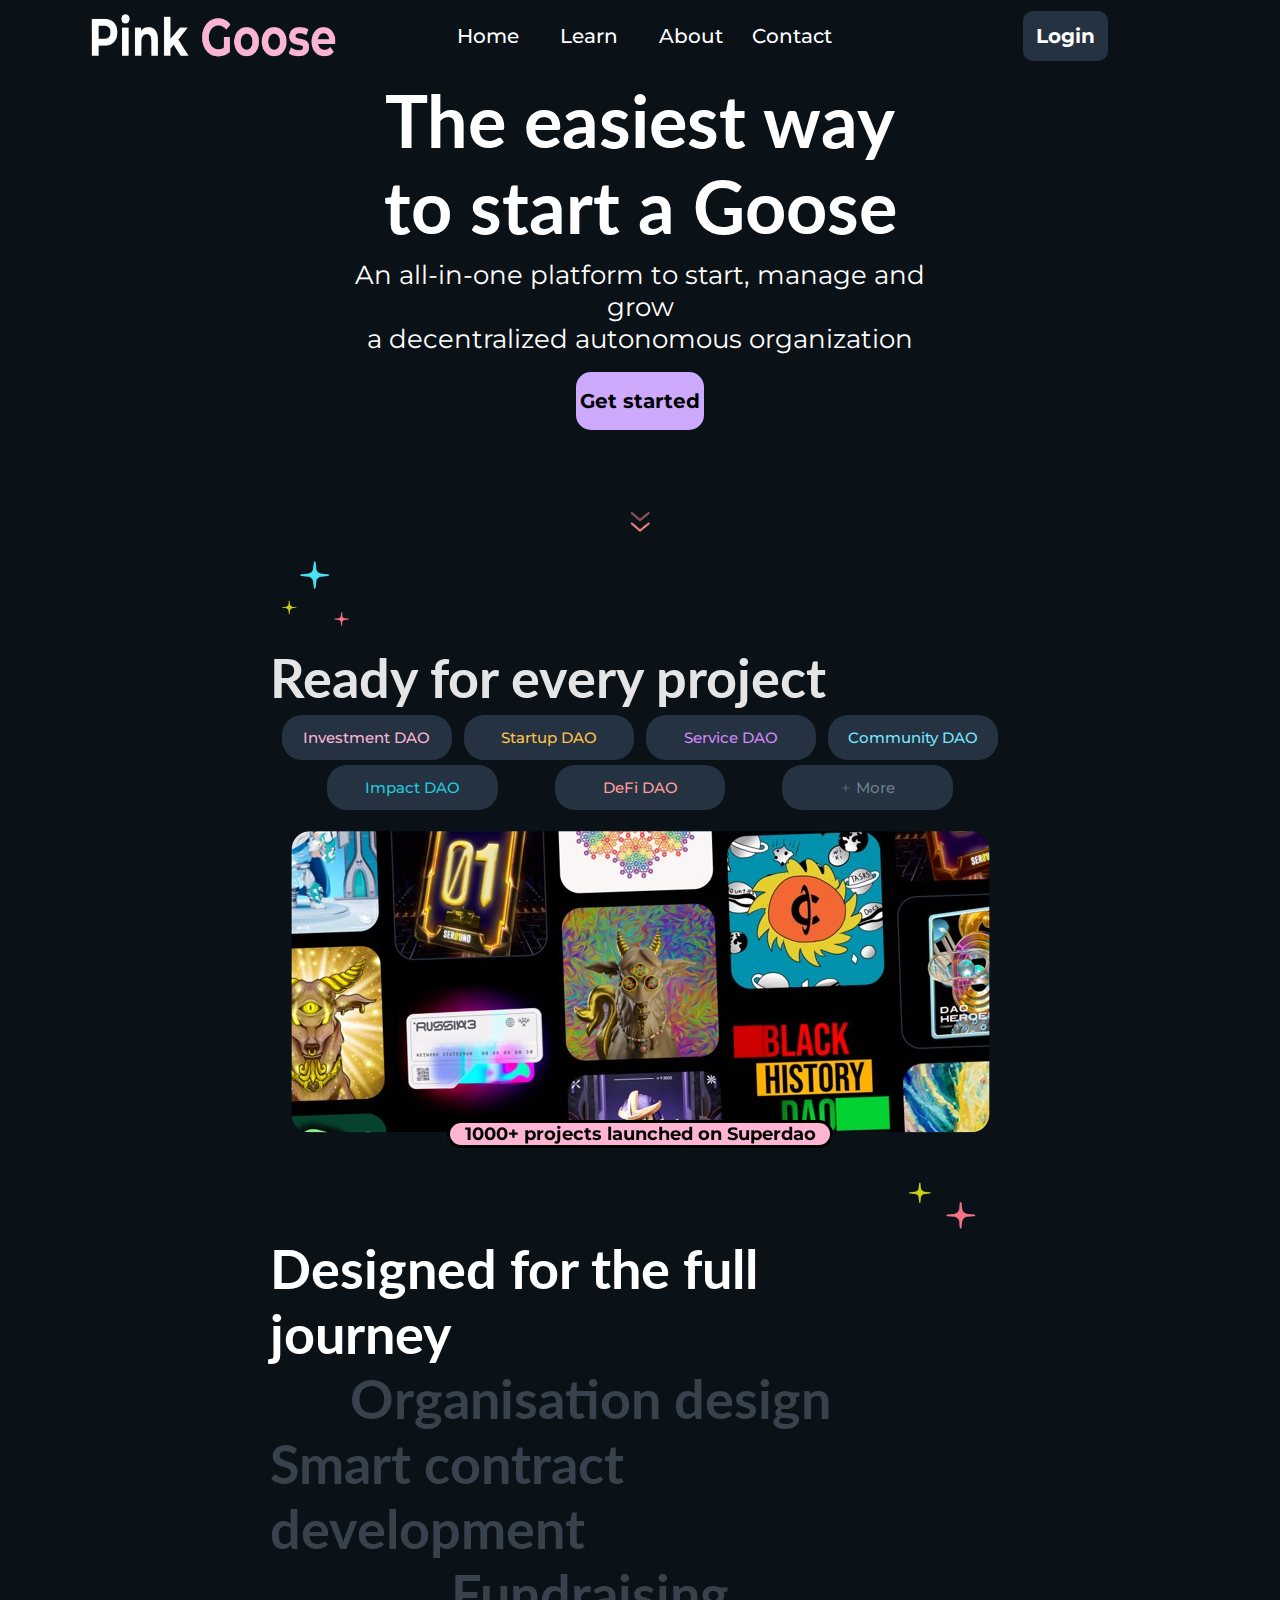
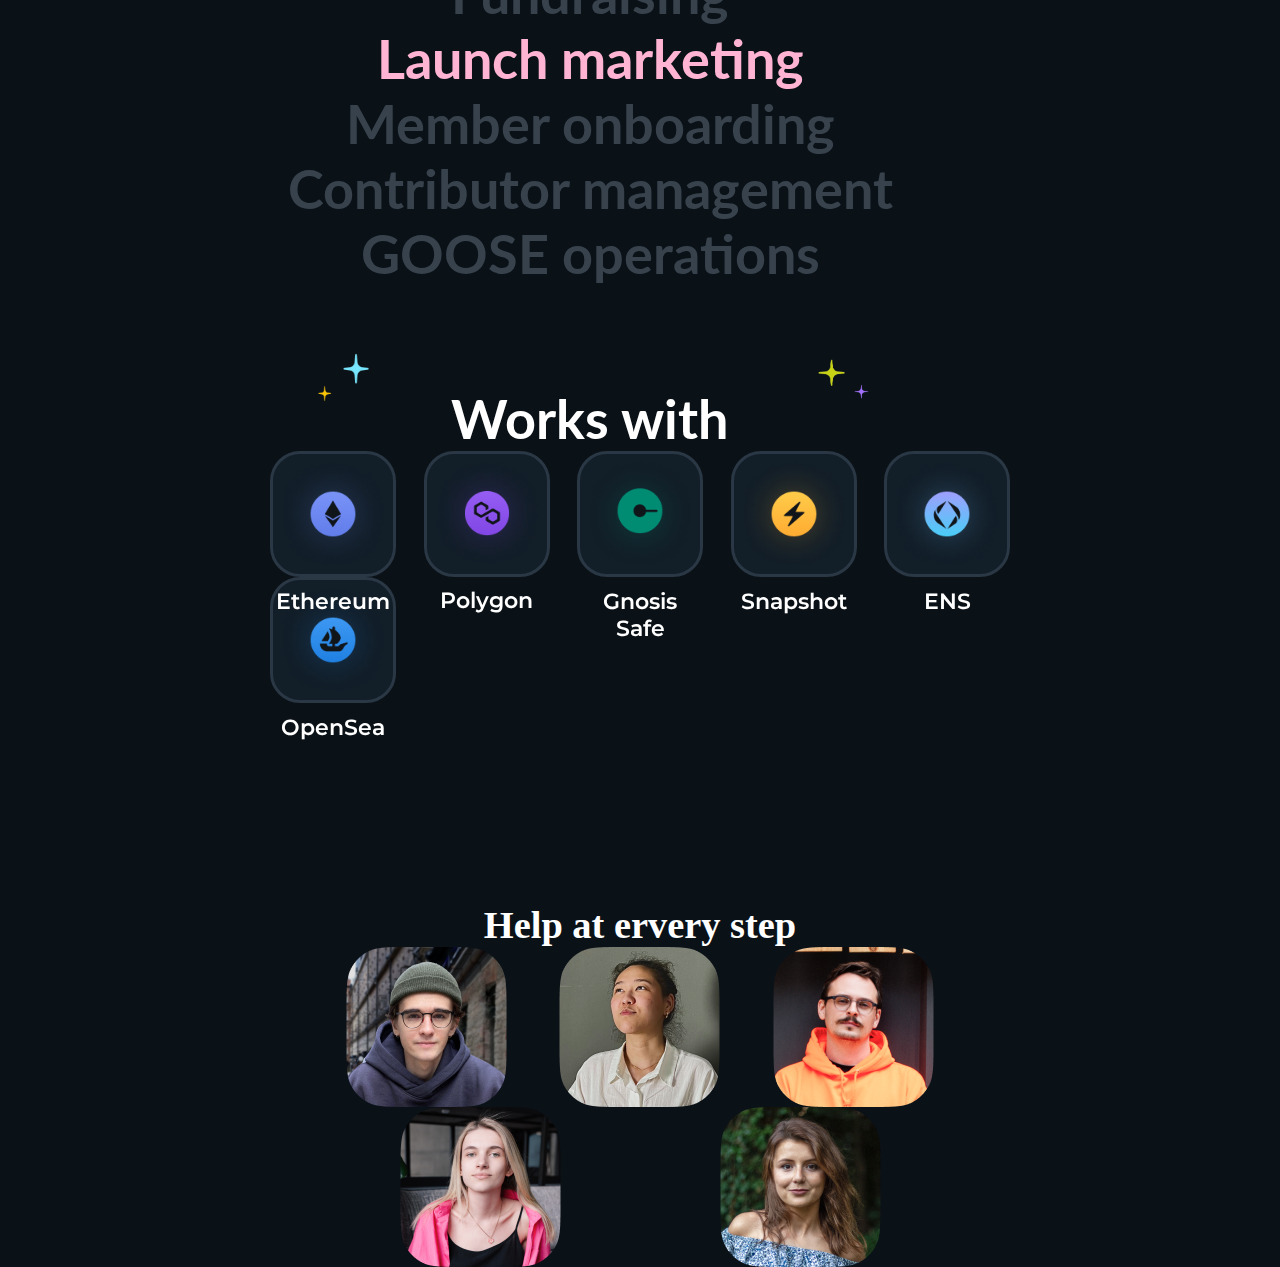
==== index.html @ c892388e "tussentijdseOplevering" ====
<!DOCTYPE html>
<html lang="en">

<head>
    <meta charset="UTF-8">
    <meta name="viewport" content="width=device-width, initial-scale=1.0">
    <title>Pink-Goose</title>
    <link rel="stylesheet" href="style/style.css">
    <link rel="preconnect" href="https://fonts.googleapis.com">
    <link href="https://fonts.googleapis.com/css2?family=Montserrat:ital,wght@0,100..900;1,100..900&display=swap" rel="stylesheet">
    <link href="https://fonts.googleapis.com/css2?family=Lato:ital,wght@0,100;0,300;0,400;0,700;0,900;1,100;1,300;1,400;1,700;1,900&family=Montserrat:ital,wght@0,100..900;1,100..900&display=swap" rel="stylesheet">
</head>

<body>
    <header></header>
    <nav>
        <div class="links">
            <img src="img/logo.png">
        </div>
        <div class="midden">
            <div><a href="index.html">Home</a></div>
            <div><a href="#learn">Learn</a></div>
            <div><a href="#about">About</a></div>
            <div><a href="#contact">Contact</a></div>
        </div>
        <div class="rechts">
            <div><a href="google.com">Login</a></div>
        </div>
    </nav>
    <main>
        <div class="centre-content">
            <div class="title-content">
                <div class="title-text">
                    <h1>The easiest way <br> to start a Goose</h1>
                </div>
                <div class="title-subtext">
                    <p1>An all-in-one platform to start, manage and grow <br> a decentralized autonomous organization</p1>
                </div>
                <div class="get-started-button">
                    <div>Get started</div>
                </div>
                <div class="arrow-title">
                    <img src="img/arrows.png">
                </div>
            </div>
            <div id="Learn" class="learn-content">
                    <div class="learn-top">
                        <div>
                            <img class="stars-learn" src="img/stars.png">
                        </div>
                        <div>
                            <h1>Ready for every project</h1>
                        </div>
                        <div></div>
                        <div></div>
                    </div>
                    <div class="learn-middle-buttons-top">
                        <div class="learn-middle-buttons">
                            <div class="salmon">
                                Investment DAO
                            </div>
                        </div>
                        <div class="learn-middle-buttons">
                            <div class="yellow">   
                                Startup DAO
                            </div>
                        </div>
                        <div class="learn-middle-buttons">
                            <div class="purple">
                                Service DAO
                            </div>
                        </div>
                        <div class="learn-middle-buttons">
                            <div class="blue">
                                Community DAO
                            </div>
                        </div>
                    </div>
                    <div class="learn-middle-button-bottom">
                        <div class="learn-middle-buttons">
                            <div class="dark-bleu">
                                Impact DAO
                            </div>
                        </div>
                        <div class="learn-middle-buttons">
                            <div class="beige">
                                DeFi DAO
                            </div>
                        </div>
                        <div class="learn-middle-buttons">
                            <div class="grey">
                                <img src="img/plus.png">
                                    More
                            </div>
                        </div>
                    </div>
                    <div class="learn-bottom">
                        <div>
                            <img src="img/blocks.png">
                        </div>
                        <div class="img-undertitle">
                            1000+ projects launched on Superdao
                        </div>
                        <img src="img/two-stars.png" class="two-stars-learn">
                    </div>
                    <div class="learn-middle">
                        <div class="learn-middle-text-white">
                            Designed for the full journey
                        </div>
                        <div class="learn-middle-text">
                            Organisation design
                        </div>
                        <div class="learn-middle-text">
                            Smart contract development
                        </div>
                        <div class="learn-middle-text">
                            Fundraising
                        </div>
                        <div class="learn-middle-text-pink">
                            Launch marketing
                        </div>
                        <div class="learn-middle-text">
                            Member onboarding
                        </div>
                        <div class="learn-middle-text">
                            Contributor management
                        </div>
                        <div class="learn-middle-text">
                            GOOSE operations
                        </div>
                    </div>
                    <div class="spacing"></div>
                    <div class="learn-middle-bottom">
                        <img src="img/bleuOrangeStars.png">
                            Works with
                        <img src="img/yellowPurpleStars.png">
                    </div>
                    <div class="learn-button-cards">
                        
                        <div class="learn-button-card">
                            <div class="learn-button-card-ether">
                                <img src="img/ether.png">
                            </div> 
                            <p>Ethereum</p>
                        </div>
                        

                        <div class="learn-button-card">
                            <div class="learn-button-card-poly">
                                <img src="img/poly.png">
                            </div>
                            <div>
                                <p>Polygon</p>
                            </div>
                        </div>
                        

                        <div class="learn-button-card">
                            <div class="learn-button-card-gnosis">
                                <img src="img/gnosis.png">
                            </div>
                            <p>Gnosis Safe</p>
                        </div>
                        

                        <div class="learn-button-card">
                            <div class="learn-button-card-snap">
                                <img src="img/snap.png">
                            </div>
                            <p>Snapshot</p>
                        </div>


                        <div class="learn-button-card">
                            <div class="learn-button-card-ens">
                                <img src="img/ens.png">
                            </div>
                            <p>ENS</p>                            
                        </div>


                        <div class="learn-button-card">
                            <div class="learn-button-card-openSea">
                                <img src="img/open.png">
                            </div>
                            <p>OpenSea</p>
                        </div>
                    </div>
            </div>
            <div class="spacing"></div>
            <div class="spacing"></div>
            <div id="about" class="about-content">
                <div class="about-top-title">
                    <h1>Help at ervery step</h1>
                </div>
                <div class="about-people-cards">
                    <img src="img/Guy1.png">
                    <img src="img/Wom2.png">
                    <img src="img/Guy3.png">
                    <img src="img/Wom4.png">
                    <img src="img/Wom5.png">
                </div>
            </div>

        </div>
        </div>
    </main>
    <footer>
    </footer>
</body>

</html>
---- style/style.css ----
/* colors that i can use again */

.salmon{
    color: #FFB4D3;
}

.yellow{
    color: #FFC24C;
}

.purple{
    color: #D387F7;
}

.blue{
    color: #77E6FF
}

.dark-bleu{
    color: #23C9DE
}

.beige{
    color: #FF9E9E;
}

.grey{
    color: #707F8D;
}

*{
    margin: 0;
    padding: 0;
}

body {
    background-color: #0a1117;
}

nav{
    display: flex;
    flex-direction: row;
    flex-wrap: wrap;
    justify-content: space-evenly;
    align-items: center;
    height: 8vh;
    position: sticky;
    top: 0;
    background-color: #0a1117;
}

.links{
    display: flex;
    width: 33%;
    align-items: center;
    flex-direction: column;
}

.links img{
    height: 45px;
    width: 246px;
}

.midden{
   height: 8vh;
    display: flex;
    width: 33%;
    align-items: center;
    flex-direction: row;
    flex-wrap: wrap;
    justify-content: space-evenly;
}

.midden div{
    color: white;
    width: 20%;
    height: 50%;
    text-align: center;
    align-content: center;
    border-radius: 25px;
    font-weight: bolder;
    font-family: "Montserrat", sans-serif;
    font-size: 20px;
    font-weight: 500;
}

.midden div a{
    color: white;
    text-decoration: none;
}

.midden div:hover{
background-color: #ffffffa3;
}

.rechts{
    height: 8vh;
    display: flex;
    width: 33%;
    align-items: center;
    flex-direction: row;
    flex-wrap: wrap;
    align-content: center;
    justify-content: center;
}

.rechts div{
    background-color: #243241;
    width: 20%;
    height: 70%;
    text-align: center;
    align-content: center;
    border-radius: 10px;
}

.rechts div a{
    text-decoration: none;
    color: white;
    font-weight: bolder;
    font-family: "Montserrat", sans-serif;
    font-size: 20px;
}

main {
    display: flex;
    flex-direction: column;
    flex-wrap: wrap;
    align-content: space-around;
}

.centre-content{
    width: 50%;
}

.title-content{
    display: flex;
    text-align: center;
    flex-direction: column;
    align-content: center;
    flex-wrap: wrap;
    align-items: center;
}

.title-text{
    padding: 5px;
}

.title-text h1{
    color: #ffffff;
    font-family: "Lato", sans-serif;
    font-size: 72px;
    font-weight: bold;
    
}

.title-subtext{
    padding: 5px;
}

.title-subtext p1{
    color: #ffffff;
    font-family: "Montserrat", sans-serif;
    font-size: 26px;
}

.get-started-button{
    display: flex;
    padding: 5px;
    width: 20%;
    height: 8vh;
    flex-wrap: wrap;
    align-content: center;
}

.get-started-button div{
    background-color: #CEAAFF;
    height: 80%;
    width: 100%;
    text-align: center;
    align-content: center;
    border-radius: 15px;
    font-family: "Montserrat", sans-serif;
    font-weight: bold;
    font-size: 20px;
}

.arrow-title{
    display: flex;
    height: 10vh;
    flex-wrap: wrap;
    align-items: flex-end;
}

.arrow-title img{
    height: 21px;
    width: 20.5px;
}

.learn-content{   
    display: flex;
    justify-content: space-between;
    flex-direction: column;
    align-content: center;
    flex-wrap: wrap;
}


.learn-top{
    padding-top: 20px;
    display: flex;
    text-align: center;
    flex-direction: row;
    align-content: center;
    flex-wrap: wrap;
    align-items: center;
    width: 100%;
    justify-content: space-between;
}

.learn-top h1{
    color: #E5E5E5;
    font-family: "Lato", sans-serif;
    font-size: 54px;
    font-weight: bold;
}

.stars-learn{
    height: 89.18px;
    width: 86px;    
}

.learn-middle-buttons{
    display: flex;
    background-color: #243241;
    width: 23%;
    height: 5vh;
    margin-top: 5px;
    border-radius: 20px;
    text-align: center;
    align-items: center;
    justify-content: center;
    font-family: "Montserrat", sans-serif;
    font-weight: 500;
    font-size: 15px;
}

.learn-middle-buttons-top{
    display: flex;
    flex-wrap: wrap;
    flex-direction: row;
    justify-content: space-evenly;
}

.learn-middle-button-bottom{
    display: flex;
    flex-wrap: wrap;
    flex-direction: row;
    justify-content: space-evenly;
}

.learn-middle-buttons img{
    height: 10px;
}

.learn-bottom{
    display: flex;
    flex-direction: column;
    flex-wrap: wrap;
    align-content: center;
    align-items: center;

}

.img-undertitle{
    font-family: "Montserrat", sans-serif;
    font-weight: bold;
    font-size: 18px;
    border-style: solid;
    position: relative;
    bottom: 31px;
    display: flex;
    height: fit-content;
    border-radius: 25px;
    width: 380px;
    background-color: #FFB4D3;
    text-align: center;
    flex-direction: row;
    flex-wrap: wrap;
    align-content: center;
    justify-content: center;
}

.learn-middle{
    display: flex;
    flex-direction: column;
    flex-wrap: wrap;
    width: 100%;
    align-content: center;
    align-items: center;
}

.learn-middle-text{
    color: #37424D;
    font-weight: bold;
    font-size: 54px;
    font-family: "Lato", sans-serif;
}

.learn-middle-text-white{
    color: white;
    font-weight: bold;
    font-size: 54px;
    font-family: "Lato", sans-serif;
}

.learn-middle-text-pink{
    color: #FFB4D3;
    font-weight: bold;
    font-size: 54px;
    font-family: "Lato", sans-serif;
}

.two-stars-learn{
    width: 76.17px;
    height: 57px;
    position: relative;
    left: 300px;

}

.learn-middle-bottom{
    display: flex;
    flex-direction: row;
    flex-wrap: wrap;
    width: 100%;
    align-content: center;
    align-items: center;
    font-family: "Lato", sans-serif;
    font-weight: bold;
    color: white;
    font-size: 54px;
    justify-content: space-around;
}

.learn-middle-bottom img{
    height: 53.17px;
    width: 66.96px;
    position: relative;
    bottom: 40px;
}

.spacing{
    height: 100px;
}

.learn-button-cards{
    display: flex;
    flex-wrap: wrap;
    flex-direction: row;
    justify-content: space-between;
}

.learn-button-cards img{
   height: auto;
   width: 100%;
}

.learn-button-card{
    display: flex;
    height: 120px;
    width: 120px;
    border: #2A3744;
    border-style: solid;
    background-color: #121E28;
    border-radius: 30px;
    flex-direction: column;
    flex-wrap: nowrap;
    align-content: center;
}

.learn-button-card p{
    text-align: center;
    position: relative;
    color: white;
    top: 10px;
    font-family: "Montserrat", sans-serif;
    font-weight: 600;
    font-size: 22px;
}

.about-content{
    display: flex;
    flex-direction: column;

}

.about-top-title{
    font-size: larger;
    text-align: center;
    color: white;
}

.about-people-cards{
    display: flex;
    flex-direction: row;
    flex-wrap: wrap;
    justify-content: space-around;
}
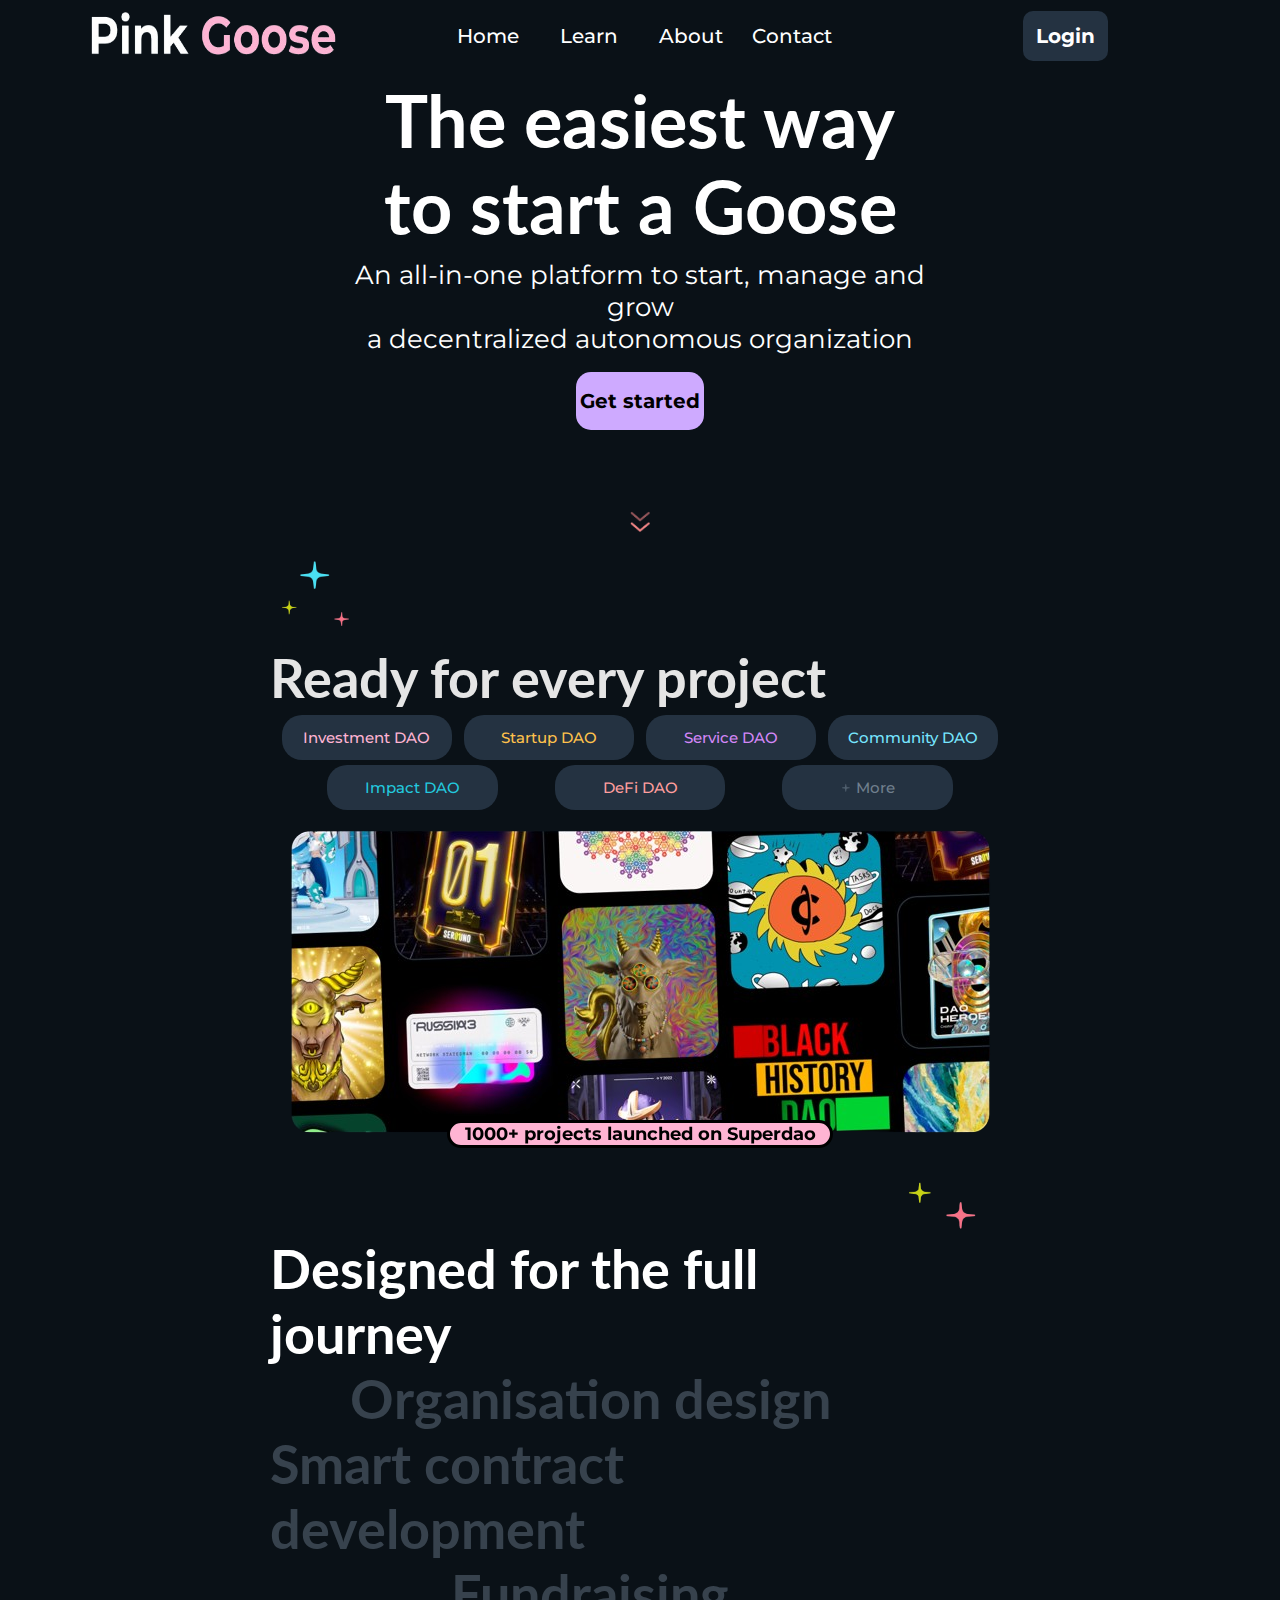
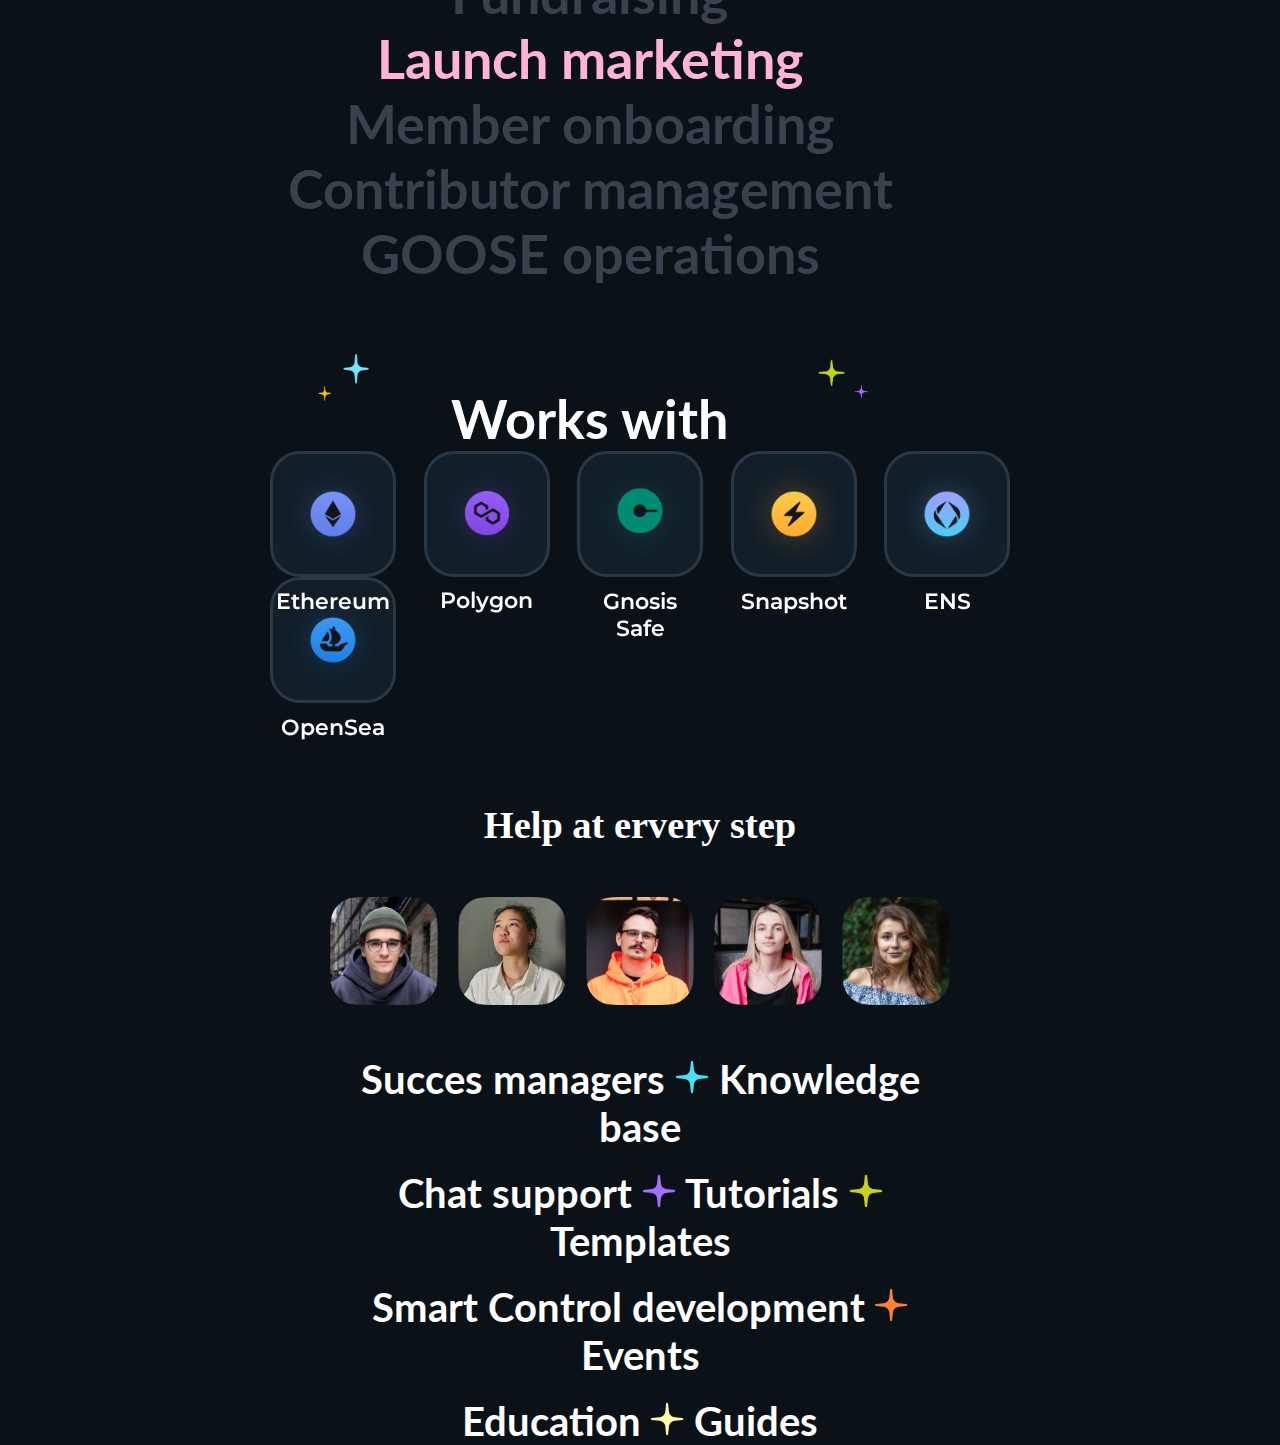
==== commit b570025d: "voorTtOpl" ====
--- a/index.html
+++ b/index.html
@@ -9,15 +9,25 @@
     <link rel="preconnect" href="https://fonts.googleapis.com">
     <link href="https://fonts.googleapis.com/css2?family=Montserrat:ital,wght@0,100..900;1,100..900&display=swap" rel="stylesheet">
     <link href="https://fonts.googleapis.com/css2?family=Lato:ital,wght@0,100;0,300;0,400;0,700;0,900;1,100;1,300;1,400;1,700;1,900&family=Montserrat:ital,wght@0,100..900;1,100..900&display=swap" rel="stylesheet">
+    <link rel="icon" type="image/x-icon" href="img/Screenshot_2024-10-10_094955-removebg-preview.png">
 </head>
+
+<!--
+    lijn 203 nog verkeerde lettertype
+    lijn 64 & 65 zitten 2 legen divs??
+    lijn 115 de sterren moeten nog omhoog
+
+
+-->
+
 
 <body>
     <header></header>
-    <nav>
+    <nav class="flex-row-wrap-evenly-centre">
         <div class="links">
-            <img src="img/logo.png">
-        </div>
-        <div class="midden">
+           <a href="index.html"><img src="img/logo.png"></a> 
+        </div>
+        <div class="midden flex-row-wrap-evenly-centre">
             <div><a href="index.html">Home</a></div>
             <div><a href="#learn">Learn</a></div>
             <div><a href="#about">About</a></div>
@@ -37,7 +47,9 @@
                     <p1>An all-in-one platform to start, manage and grow <br> a decentralized autonomous organization</p1>
                 </div>
                 <div class="get-started-button">
-                    <div>Get started</div>
+                    <div>
+                        Get started
+                    </div>
                 </div>
                 <div class="arrow-title">
                     <img src="img/arrows.png">
@@ -54,7 +66,7 @@
                         <div></div>
                         <div></div>
                     </div>
-                    <div class="learn-middle-buttons-top">
+                    <div class="flex-wrap-row-evenly">
                         <div class="learn-middle-buttons">
                             <div class="salmon">
                                 Investment DAO
@@ -76,7 +88,7 @@
                             </div>
                         </div>
                     </div>
-                    <div class="learn-middle-button-bottom">
+                    <div class="flex-wrap-row-evenly">
                         <div class="learn-middle-buttons">
                             <div class="dark-bleu">
                                 Impact DAO
@@ -129,6 +141,7 @@
                             GOOSE operations
                         </div>
                     </div>
+                    <div class="spacing"></div>
                     <div class="spacing"></div>
                     <div class="learn-middle-bottom">
                         <img src="img/bleuOrangeStars.png">
@@ -177,8 +190,6 @@
                             </div>
                             <p>ENS</p>                            
                         </div>
-
-
                         <div class="learn-button-card">
                             <div class="learn-button-card-openSea">
                                 <img src="img/open.png">
@@ -193,6 +204,7 @@
                 <div class="about-top-title">
                     <h1>Help at ervery step</h1>
                 </div>
+                <div class="spacing"></div>
                 <div class="about-people-cards">
                     <img src="img/Guy1.png">
                     <img src="img/Wom2.png">
@@ -200,8 +212,27 @@
                     <img src="img/Wom4.png">
                     <img src="img/Wom5.png">
                 </div>
+                <div class="spacing"></div>
+                <div class="about-people-subtext">
+                    <p>Succes managers
+                    <img src="img/blueStar.png"> 
+                    Knowledge base</p>
+                    <br>
+                    <p>Chat support
+                    <img src="img/purpleStar.png">
+                    Tutorials 
+                    <img src="img/yellowStar.png">
+                    Templates</p>
+                    <br>
+                    <p>Smart Control development
+                    <img src="img/orangeStar.png"> 
+                    Events</p>
+                    <br>
+                    <p>Education
+                    <img src="img/lightYellowStar.png">
+                    Guides</p>
+                </div>
             </div>
-
         </div>
         </div>
     </main>
--- a/style/style.css
+++ b/style/style.css
@@ -1,4 +1,19 @@
-/* colors that i can use again */
+/* reussables */
+
+.flex-row-wrap-evenly-centre{
+    display: flex;
+    flex-direction: row;
+    flex-wrap: wrap;
+    justify-content: space-evenly;
+    align-items: center;
+}
+
+.flex-wrap-row-evenly{
+    display: flex;
+    flex-wrap: wrap;
+    flex-direction: row;
+    justify-content: space-evenly;
+}
 
 .salmon{
     color: #FFB4D3;
@@ -38,11 +53,6 @@
 }
 
 nav{
-    display: flex;
-    flex-direction: row;
-    flex-wrap: wrap;
-    justify-content: space-evenly;
-    align-items: center;
     height: 8vh;
     position: sticky;
     top: 0;
@@ -50,8 +60,8 @@
 }
 
 .links{
-    display: flex;
     width: 33%;
+    display: flex;
     align-items: center;
     flex-direction: column;
 }
@@ -62,13 +72,9 @@
 }
 
 .midden{
-   height: 8vh;
     display: flex;
     width: 33%;
-    align-items: center;
-    flex-direction: row;
-    flex-wrap: wrap;
-    justify-content: space-evenly;
+    height: 8vh;
 }
 
 .midden div{
@@ -90,7 +96,7 @@
 }
 
 .midden div:hover{
-background-color: #ffffffa3;
+    background-color: #ffffffa3;
 }
 
 .rechts{
@@ -244,14 +250,7 @@
     font-size: 15px;
 }
 
-.learn-middle-buttons-top{
-    display: flex;
-    flex-wrap: wrap;
-    flex-direction: row;
-    justify-content: space-evenly;
-}
-
-.learn-middle-button-bottom{
+.flex-wrap-row-evenly{
     display: flex;
     flex-wrap: wrap;
     flex-direction: row;
@@ -350,7 +349,7 @@
 }
 
 .spacing{
-    height: 100px;
+    height: 50px;
 }
 
 .learn-button-cards{
@@ -405,4 +404,24 @@
     flex-direction: row;
     flex-wrap: wrap;
     justify-content: space-around;
+}
+
+.about-people-cards img{
+    height: 17%;
+    width: 17%;
+}
+
+.about-people-subtext{
+    color: white;
+    text-align: center;
+}
+
+.about-people-subtext p{
+    font-family: "Lato", sans-serif;
+    font-weight: 700;
+    font-size: 40px;
+}
+
+.about-people-subtext img{
+
 }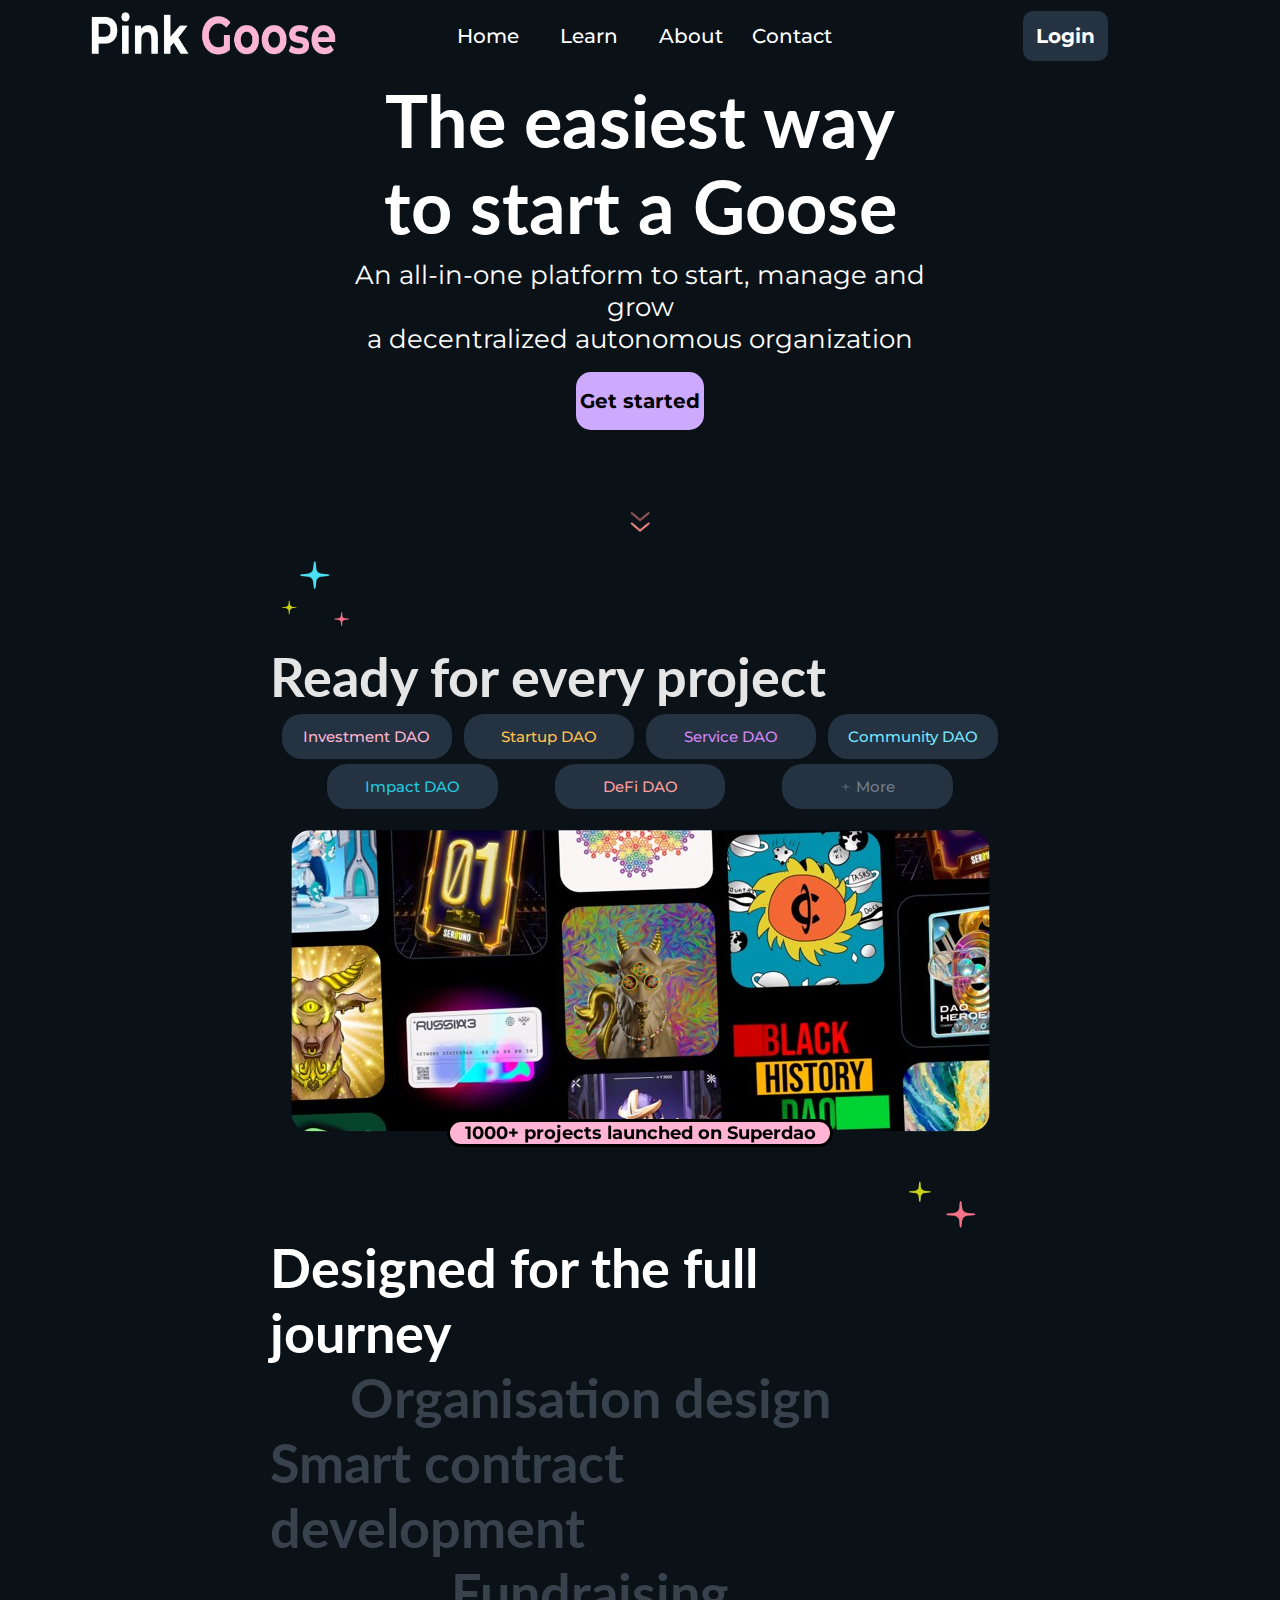
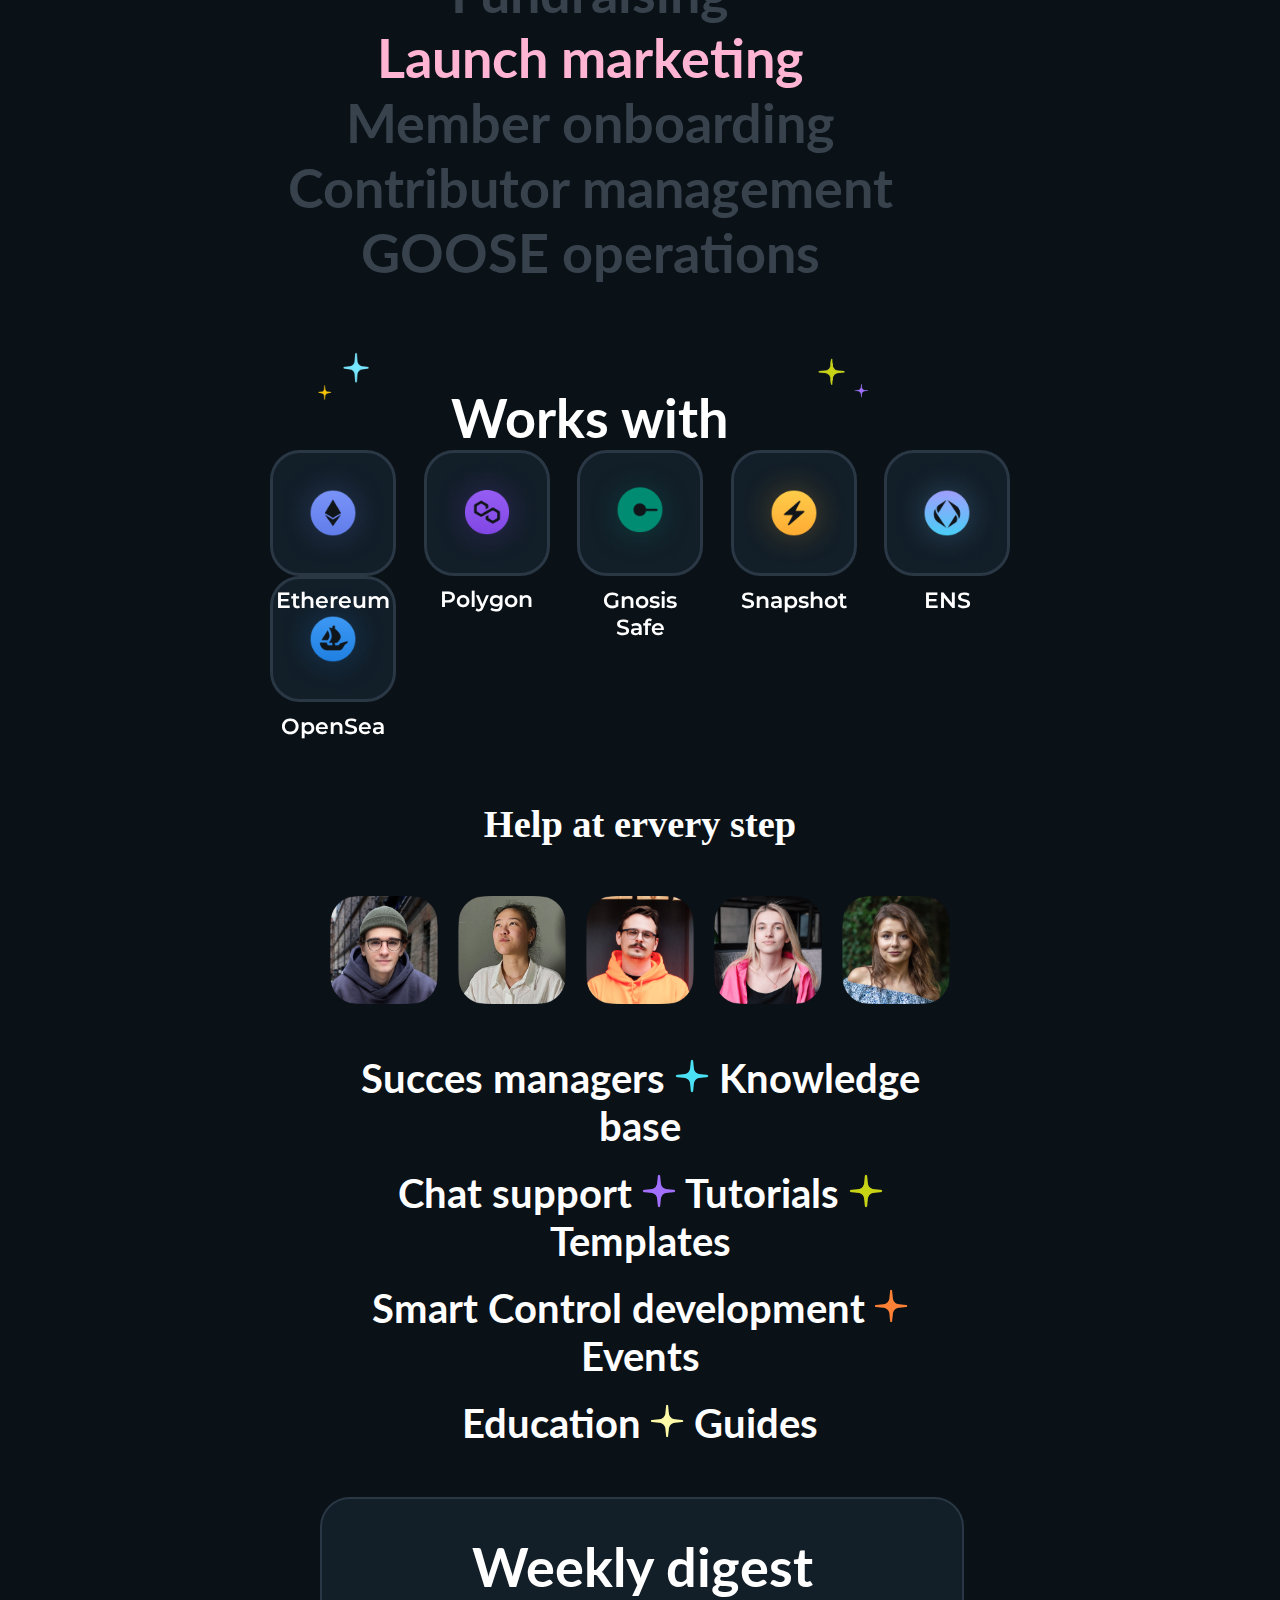
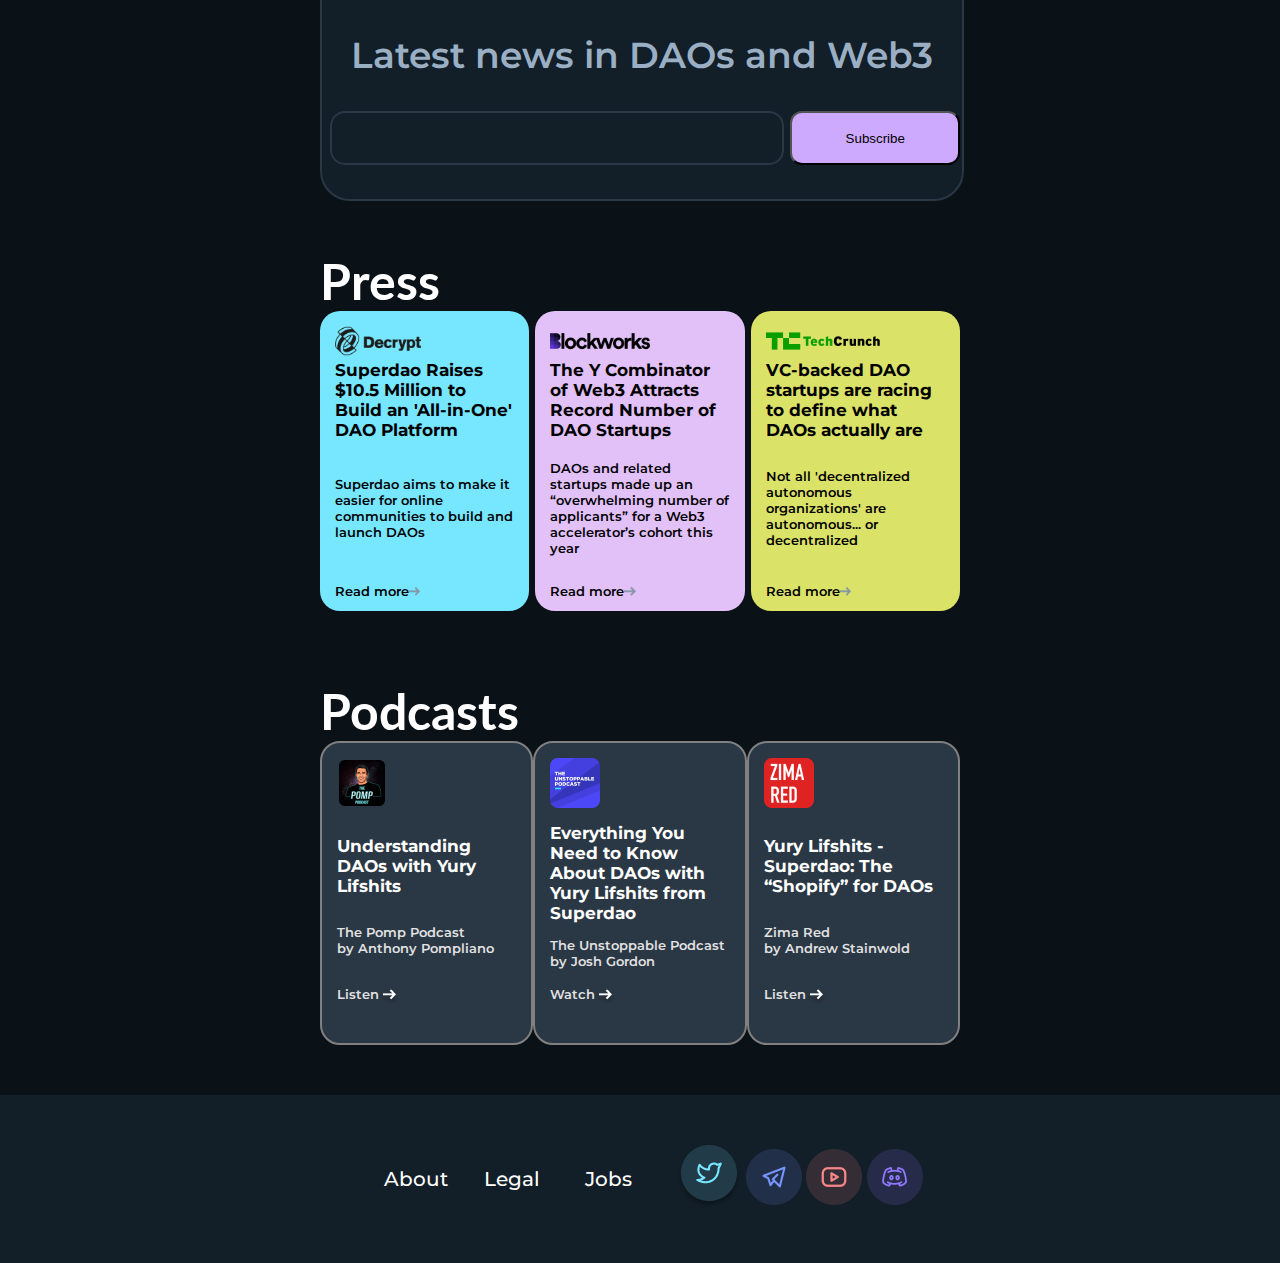
==== commit 2649a662: "16-10-24" ====
--- a/index.html
+++ b/index.html
@@ -16,47 +16,59 @@
     lijn 203 nog verkeerde lettertype
     lijn 64 & 65 zitten 2 legen divs??
     lijn 115 de sterren moeten nog omhoog
-
+    de lato texten zijn er raar komen uitzien
+    src bij de plaatjes zetten
+    sections maken
+    see all toevoeggen bij posdcasts en press
 
 -->
 
 
 <body>
-    <header></header>
-    <nav class="flex-row-wrap-evenly-centre">
-        <div class="links">
-           <a href="index.html"><img src="img/logo.png"></a> 
-        </div>
-        <div class="midden flex-row-wrap-evenly-centre">
-            <div><a href="index.html">Home</a></div>
-            <div><a href="#learn">Learn</a></div>
-            <div><a href="#about">About</a></div>
-            <div><a href="#contact">Contact</a></div>
-        </div>
-        <div class="rechts">
-            <div><a href="google.com">Login</a></div>
-        </div>
-    </nav>
+    <header>
+
+    </header>
+    <section>
+        <nav class="flex-row-wrap-evenly-centre">
+            <div class="links">
+               <a href="index.html"><img src="img/logo.png"></a> 
+            </div>
+            <div class="midden flex-row-wrap-evenly-centre">
+                <div><a href="index.html">Home</a></div>
+                <div><a href="#learn">Learn</a></div>
+                <div><a href="#about">About</a></div>
+                <div><a href="#contact">Contact</a></div>
+            </div>
+            <div class="rechts">
+                <div><a href="google.com">Login</a></div>
+            </div>
+        </nav>
+    </section>
+   
     <main>
         <div class="centre-content">
-            <div class="title-content">
-                <div class="title-text">
-                    <h1>The easiest way <br> to start a Goose</h1>
-                </div>
-                <div class="title-subtext">
-                    <p1>An all-in-one platform to start, manage and grow <br> a decentralized autonomous organization</p1>
-                </div>
-                <div class="get-started-button">
-                    <div>
-                        Get started
-                    </div>
-                </div>
-                <div class="arrow-title">
-                    <img src="img/arrows.png">
-                </div>
-            </div>
-            <div id="Learn" class="learn-content">
-                    <div class="learn-top">
+            <section>
+                <div class="title-content">
+                    <div class="title-text lato">
+                        <h1>The easiest way <br> to start a Goose</h1>
+                    </div>
+                    <div class="title-subtext">
+                        <p1>An all-in-one platform to start, manage and grow <br> a decentralized autonomous organization</p1>
+                    </div>
+                    <div class="get-started-button">
+                        <div>
+                            Get started
+                        </div>
+                    </div>
+                    <div class="arrow-title">
+                        <img src="img/arrows.png">
+                    </div>
+                </div>
+            </section>
+            
+            <section>
+                <div id="Learn" class="learn-content">
+                    <div class="learn-top lato">
                         <div>
                             <img class="stars-learn" src="img/stars.png">
                         </div>
@@ -115,7 +127,7 @@
                         </div>
                         <img src="img/two-stars.png" class="two-stars-learn">
                     </div>
-                    <div class="learn-middle">
+                    <div class="learn-middle lato">
                         <div class="learn-middle-text-white">
                             Designed for the full journey
                         </div>
@@ -143,7 +155,7 @@
                     </div>
                     <div class="spacing"></div>
                     <div class="spacing"></div>
-                    <div class="learn-middle-bottom">
+                    <div class="learn-middle-bottom lato">
                         <img src="img/bleuOrangeStars.png">
                             Works with
                         <img src="img/yellowPurpleStars.png">
@@ -197,10 +209,12 @@
                             <p>OpenSea</p>
                         </div>
                     </div>
-            </div>
-            <div class="spacing"></div>
-            <div class="spacing"></div>
-            <div id="about" class="about-content">
+            </section>
+                
+                <div class="spacing"></div>
+                <div class="spacing"></div>
+
+            <section class="about-content">
                 <div class="about-top-title">
                     <h1>Help at ervery step</h1>
                 </div>
@@ -213,31 +227,162 @@
                     <img src="img/Wom5.png">
                 </div>
                 <div class="spacing"></div>
-                <div class="about-people-subtext">
-                    <p>Succes managers
-                    <img src="img/blueStar.png"> 
-                    Knowledge base</p>
+                <div class="about-people-subtext lato">
+                    <p>
+                        Succes managers
+                        <img src="img/blueStar.png"> 
+                        Knowledge base
+                    </p>
                     <br>
-                    <p>Chat support
-                    <img src="img/purpleStar.png">
-                    Tutorials 
-                    <img src="img/yellowStar.png">
-                    Templates</p>
+                    <p>
+                        Chat support
+                        <img src="img/purpleStar.png">
+                        Tutorials 
+                        <img src="img/yellowStar.png">
+                        Templates
+                    </p>
                     <br>
-                    <p>Smart Control development
-                    <img src="img/orangeStar.png"> 
-                    Events</p>
+                    <p>
+                        Smart Control development
+                        <img src="img/orangeStar.png"> 
+                        Events
+                    </p>
                     <br>
-                    <p>Education
-                    <img src="img/lightYellowStar.png">
-                    Guides</p>
-                </div>
-            </div>
+                    <p>
+                        Education
+                        <img src="img/lightYellowStar.png">
+                        Guides
+                    </p>
+                </div>
+                <div class="spacing"></div>
+                <div class="about-weekly">
+                    <div class="about-weekly-title lato">
+                        Weekly digest
+                    </div>
+                    <div class="about-weekly-subtext montserrat">
+                        Latest news in DAOs and Web3
+                    </div>
+                    <div >
+                        <form action="" class="about-weekly-form">
+                            <input type="email" name="email-weekly" id="weekly-email-input">
+                            <input type="button" value="Subscribe" id="weekly-email-button">
+                        </form>
+                    </div>
+                </div>
+
+                <div class="spacing"></div>
+
+                <div class="about-press-title lato">
+                    <h1>Press</h1>
+                </div>
+
+                <div class="about-press">
+                    <div class="about-press-cards">
+                        <div class="about-press-card-decrypt about-press-card">
+                            
+                            <img src="img/decryptlogo.png">
+                            <div class="about-press-cards-content">
+                                <h1>Superdao Raises $10.5 Million to Build an 'All-in-One' DAO Platform</h1>
+                                <p>Superdao aims to make it easier for online communities to build and launch DAOs</p>
+                                <div class="about-press-cards-subtext">
+                                    <p>Read more</p>
+                                    <img src="img/greyArrow.png" alt="greyArrow">
+                                </div>
+                            </div>
+                        </div>
+
+                        <div class="about-press-card-blockworks about-press-card">
+                
+                            <img src="img/blockworkslogo.png">            
+                            <div class="about-press-cards-content">
+                                <h1>The Y Combinator of Web3 Attracts Record Number of DAO Startups</h1>
+                                <p>DAOs and related startups made up an “overwhelming number of applicants” for a Web3 accelerator’s cohort this year</p>
+                                <div class="about-press-cards-subtext">
+                                    <p>Read more</p>
+                                    <img src="img/greyArrow.png" alt="greyArrow">
+                                </div>
+                            </div>
+                        </div>
+
+                        <div class="about-press-card-techcrunch about-press-card">
+                            <img src="img/techcrunchlogo.png">
+
+                            <div class="about-press-cards-content">
+                                <h1>VC-backed DAO startups are racing to define what DAOs actually are</h1>
+                                <p>Not all 'decentralized autonomous organizations' are autonomous... or decentralized</p>
+                            
+                                <div class="about-press-cards-subtext">
+                                    <p>Read more</p>
+                                    <img src="img/greyArrow.png" alt="greyArrow">
+                                </div>
+                            </div>
+                        </div>
+                    </div>
+                </div>
+                <div class="spacing"></div>
+                <div class="spacing"></div>
+                <div class="about-podcasts-title lato">
+                    <h1>Podcasts</h1>
+                </div>
+                <div class="about-podcasts">
+                    <div class="about-podcasts-cards">
+                        <div class="about-podcasts-card-pump about-podcast-card">
+                            <div class="about-podcasts-content">
+                                <img src="img/pump.png" alt="pumpLogo">
+                                <h1>Understanding DAOs with Yury Lifshits</h1>
+                                <p>The Pomp Podcast<br>by Anthony Pompliano</p>
+                                <div class="about-podcasts-subtext">
+                                    <p>Listen</p>
+                                    <img src="img/whiteArrow.png" alt="whiteArrow">
+                                </div>
+                            </div>
+                        </div>
+
+                        <div class="about-podcasts-card-unstopable about-podcast-card">
+                            <div class="about-podcasts-content">
+                                <img src="img/unstopable.png" alt="unstoppableLogo">
+                                <h1>Everything You Need to Know About DAOs with Yury Lifshits from Superdao</h1>
+                                <p>The Unstoppable Podcast<br>by Josh Gordon</p>
+                                <div class="about-podcasts-subtext">
+                                    <p>Watch</p>
+                                    <img src="img/whiteArrow.png" alt="whiteArrow">
+                                </div>
+                            </div>
+                        </div>
+
+                        <div class="about-podcasts-card-zima about-podcast-card">
+                            <div class="about-podcasts-content">
+                                <img src="img/zima.png" alt="zimaLogo">
+                                <h1>Yury Lifshits - Superdao: The “Shopify” for DAOs</h1>
+                                <p>Zima Red<br>by Andrew Stainwold</p>
+                                <div class="about-podcasts-subtext">
+                                    <p>Listen</p>
+                                    <img src="img/whiteArrow.png" alt="whiteArrow">
+                                </div>
+                            </div>
+                        </div>
+                    </div>
+                </div>
+            </section>
+            <div class="spacing"></div>
         </div>
-        </div>
-    </main>
-    <footer>
-    </footer>
+    </div>
+</div>
+</main>
+<footer class="flex-row-wrap-evenly-centre footer-content">
+    <div class="footer-links montserrat">
+        <div><a href="">About</a></div>
+        <div><a href="">Legal</a></div>
+        <div><a href="">Jobs</a></div>
+    </div>
+    <div class="footer-buttons flex-row-wrap-evenly-centre">
+        <div><img src="img/twitter.png" alt="twitter-logo"></div>
+        <div><img src="img/telegram.png" alt="telegram-logo"></div>
+        <div><img src="img/youtube.png" alt="youtube-logo"></div>
+        <div><img src="img/discord_1 1.png" alt="discord-logo"></div>
+    </div>
+    
+</footer>
 </body>
 
-</html>+</html--- a/style/style.css
+++ b/style/style.css
@@ -13,6 +13,22 @@
     flex-wrap: wrap;
     flex-direction: row;
     justify-content: space-evenly;
+}
+
+.flex-wrap-column-evenly-center{
+    display: flex;
+    flex-wrap: wrap;
+    flex-direction: column;
+    justify-content: space-evenly;
+    align-items: center;
+}
+
+.lato{
+    font-family: "Lato", sans-serif;
+}
+
+.montserrat{
+    font-family: "Montserrat", sans-serif;
 }
 
 .salmon{
@@ -153,10 +169,8 @@
 
 .title-text h1{
     color: #ffffff;
-    font-family: "Lato", sans-serif;
     font-size: 72px;
     font-weight: bold;
-    
 }
 
 .title-subtext{
@@ -225,7 +239,6 @@
 
 .learn-top h1{
     color: #E5E5E5;
-    font-family: "Lato", sans-serif;
     font-size: 54px;
     font-weight: bold;
 }
@@ -302,21 +315,18 @@
     color: #37424D;
     font-weight: bold;
     font-size: 54px;
-    font-family: "Lato", sans-serif;
 }
 
 .learn-middle-text-white{
     color: white;
     font-weight: bold;
     font-size: 54px;
-    font-family: "Lato", sans-serif;
 }
 
 .learn-middle-text-pink{
     color: #FFB4D3;
     font-weight: bold;
     font-size: 54px;
-    font-family: "Lato", sans-serif;
 }
 
 .two-stars-learn{
@@ -334,7 +344,6 @@
     width: 100%;
     align-content: center;
     align-items: center;
-    font-family: "Lato", sans-serif;
     font-weight: bold;
     color: white;
     font-size: 54px;
@@ -351,6 +360,7 @@
 .spacing{
     height: 50px;
 }
+
 
 .learn-button-cards{
     display: flex;
@@ -417,11 +427,240 @@
 }
 
 .about-people-subtext p{
-    font-family: "Lato", sans-serif;
     font-weight: 700;
     font-size: 40px;
 }
 
-.about-people-subtext img{
-
+.about-weekly{
+    background-color: #121E28;
+    border: #2A3744;
+    border-radius: 30px;
+    border-style: solid;
+    width: 100%;
+    height: 300px;
+    display: flex;
+    flex-wrap: wrap;
+    flex-direction: column;
+    justify-content: space-evenly;
+    border-width: 2px;
+    align-items: center;
+}
+
+.about-weekly-title{
+    color: white;
+    font-weight: 700;
+    font-size: 54px;
+}
+
+.about-weekly-subtext{
+    color: #9AAFC3;
+    font-weight: 600;
+    font-size: 36px;
+}
+
+.about-weekly-form{
+    display: flex;
+    width: 101%;
+    flex-wrap: nowrap;
+    flex-direction: row;
+    align-items: center;
+    justify-content: space-between;
+
+}
+
+#weekly-email-input{
+    border-color: #2A3744;
+    border-radius: 2px;
+    border-style: solid;
+    background-color: #121E28;
+    color: white;
+    width: 450px;
+    height: 50px;
+    border-radius: 15px;
+}
+
+#weekly-email-input:focus{
+    border-style: none;
+}
+
+#weekly-email-button{
+    background-color: #CEAAFF;
+    width: 170px;
+    height: 54px;
+    border-radius: 12px;
+}
+
+.about-press{
+    display: flex;
+    flex-direction: column;
+    flex-wrap: wrap;
+    width: 100%;
+    height: 30vh;
+}
+
+.about-press-title{
+    color: white;
+    font-size: 25px;
+    font-weight: 700;
+}
+
+.about-press-card{
+    width: 28%;
+    height: 30vh;
+    border-radius: 20px;
+    font-family: "Montserrat", sans-serif;
+}
+
+.about-press-cards{
+    display: flex;
+    flex-direction: row;
+    flex-wrap: wrap;
+    justify-content: space-between;
+}
+
+.about-press-cards h1{
+    font-size: 17px;
+    font-weight: 700;
+}
+
+.about-press-cards p{
+    font-size: 13px;
+    font-weight: 600;
+}
+
+.about-press-cards img{
+    height: 30px;
+}
+
+.about-press-card-decrypt{
+    background-color: #77E6FF;
+    padding: 15px;
+}
+
+.about-press-card-blockworks{
+    background-color: #E2C1F9;
+    padding: 15px;
+}
+
+.about-press-card-techcrunch{
+    background-color: #DBE268;
+    padding: 15px;
+}
+
+.about-press-cards-subtext{
+    display: flex;
+    align-items: center;
+}
+
+.about-press-cards-content{
+    display: flex;
+    flex-direction: column;
+    flex-wrap: wrap;
+    height: 91%;
+    justify-content: space-between;
+}
+
+.about-podcasts-title{
+    color: white;
+    font-size: 25px;
+    font-weight: 700;
+}
+
+.about-podcasts-cards{
+    display: flex;
+    flex-direction: row;
+    flex-wrap: wrap;
+    justify-content: space-between;
+    width: 100%;
+}
+
+.about-podcasts-cards h1{
+    color:white;
+    font-size: 17px;
+    font-weight: 700;
+}
+
+.about-podcasts-cards p{
+    color: #E2E2E2;
+    font-size: 13px;
+    font-weight: 600;
+}
+
+.about-podcasts-cards img{
+    height: 50px;
+    width: 50px;
+}
+
+
+.about-podcast-card{
+    background-color: #2A3744;
+    border-style: solid;
+    border-radius: 10px;
+    border-color: grey;
+    border-width: 2px;
+    width: 28%;
+    height: 30vh;
+    border-radius: 20px;
+    font-family: "Montserrat", sans-serif;
+    padding: 15px;
+}
+
+.about-podcasts-subtext{
+    display: flex;
+    align-items: center;
+}
+
+.about-podcasts-subtext img{
+    height: unset;
+    width: unset;
+    /* alleen gedaan omdat de afbeelding
+        een rare vorm heeft */
+    position: relative;
+    top: 4px;
+}
+
+.about-podcasts-content{
+    display: flex;
+    flex-direction: column;
+    flex-wrap: wrap;
+    height: 91%;
+    justify-content: space-between;
+}
+
+.footer-content{
+    background-color: #121E28;
+    height: 168px;
+    justify-content: center;
+}
+
+.footer-links{
+    display: flex;
+    width: 25%;
+    height: 8vh;
+    flex-direction: row;
+    flex-wrap: wrap;
+    align-content: center;
+    justify-content: space-evenly;
+}
+
+.footer-links div{
+    color: white;
+    width: 20%;
+    height: 50%;
+    text-align: center;
+    align-content: center;
+    border-radius: 25px;
+    font-weight: bolder;
+    font-family: "Montserrat", sans-serif;
+    font-size: 20px;
+    font-weight: 500;
+}
+
+.footer-links div a{
+    color: white;
+    text-decoration: none;
+}
+
+.footer-buttons{
+    width: 20%;
 }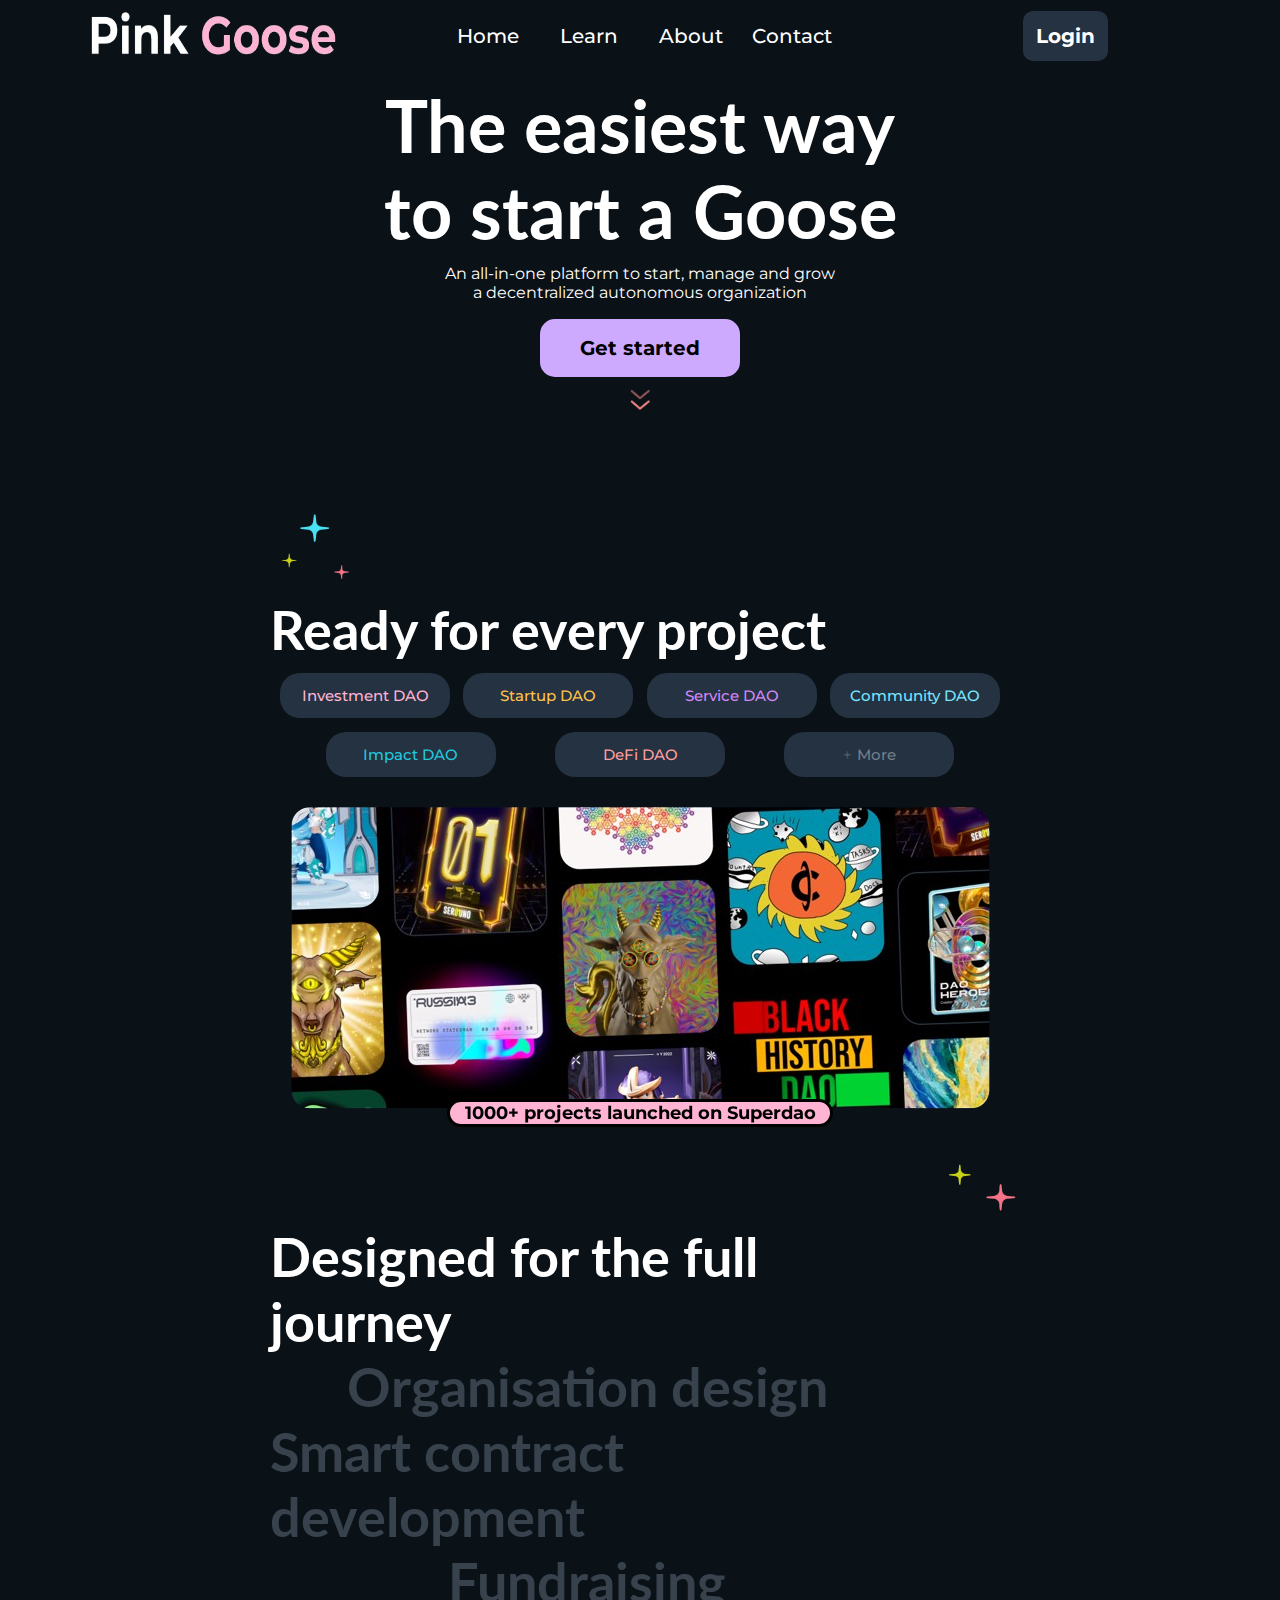
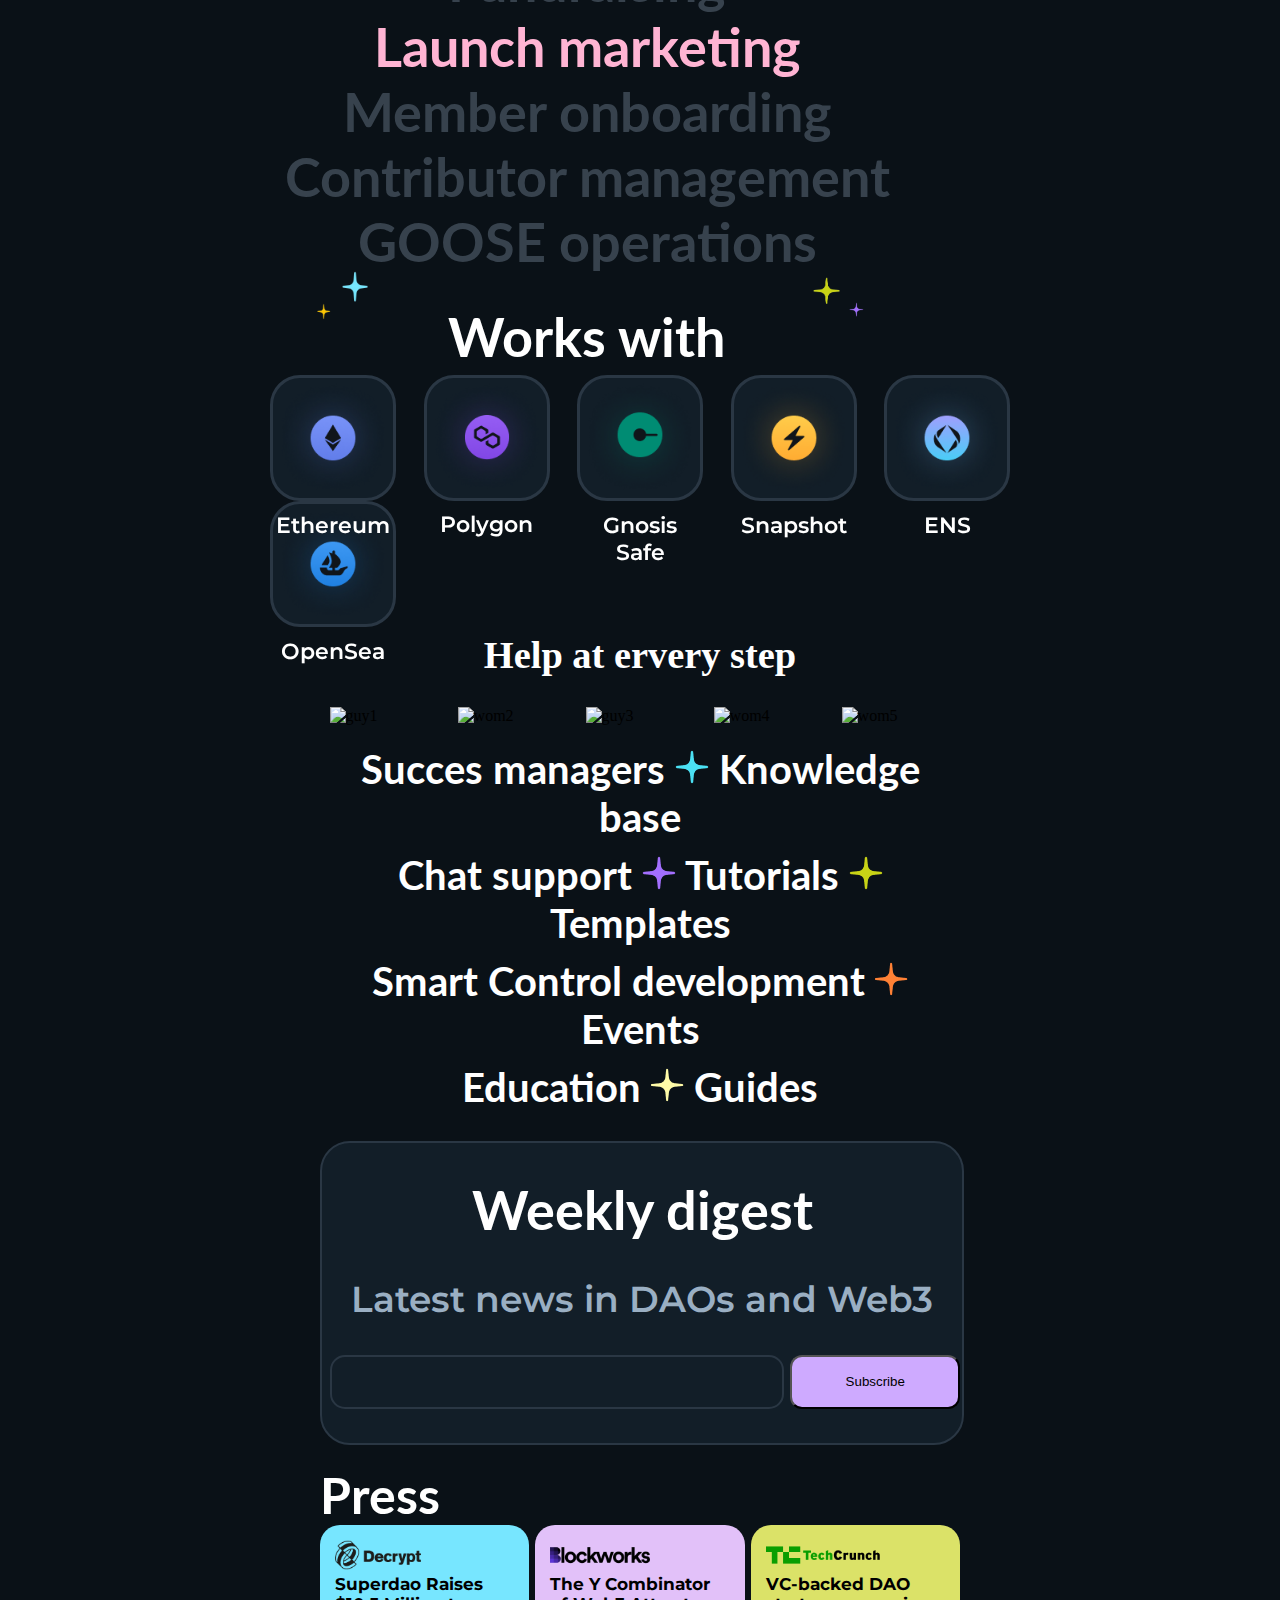
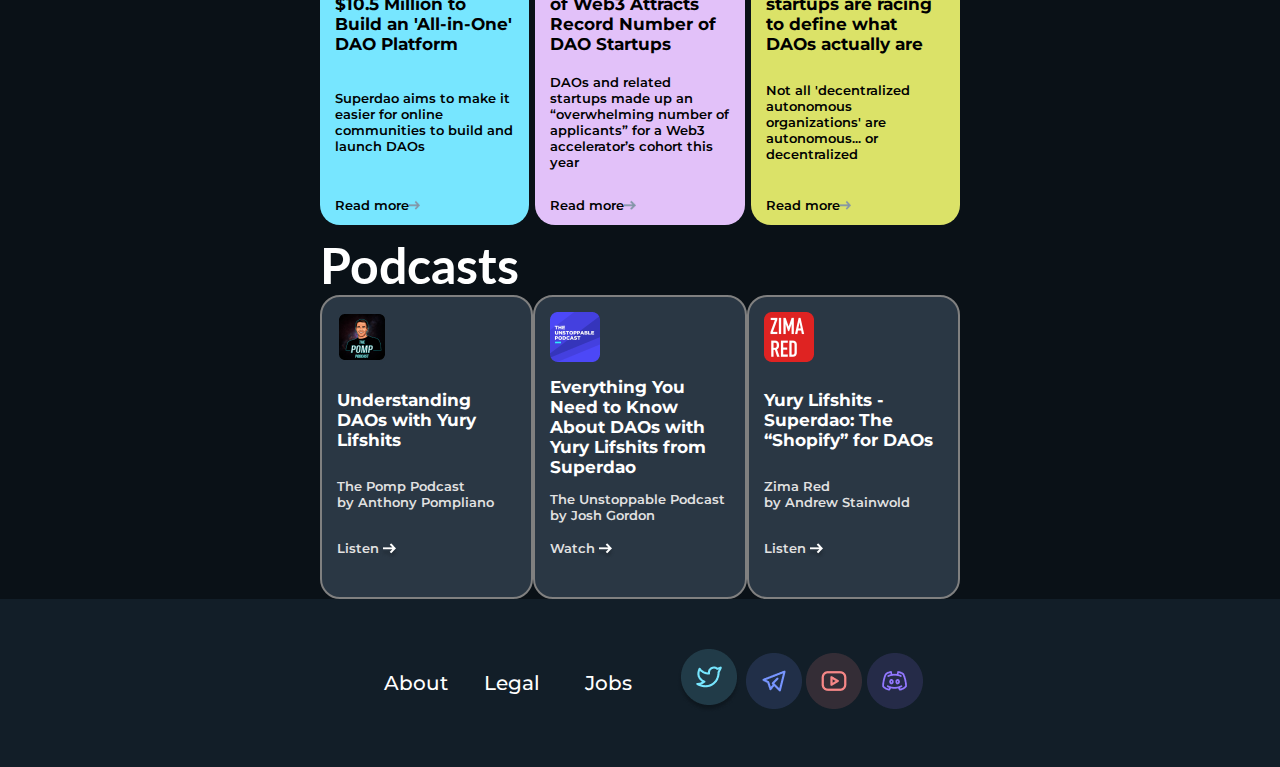
==== commit e3ad880c: "20-10-24 19:25" ====
--- a/index.html
+++ b/index.html
@@ -7,8 +7,11 @@
     <title>Pink-Goose</title>
     <link rel="stylesheet" href="style/style.css">
     <link rel="preconnect" href="https://fonts.googleapis.com">
-    <link href="https://fonts.googleapis.com/css2?family=Montserrat:ital,wght@0,100..900;1,100..900&display=swap" rel="stylesheet">
-    <link href="https://fonts.googleapis.com/css2?family=Lato:ital,wght@0,100;0,300;0,400;0,700;0,900;1,100;1,300;1,400;1,700;1,900&family=Montserrat:ital,wght@0,100..900;1,100..900&display=swap" rel="stylesheet">
+    <link href="https://fonts.googleapis.com/css2?family=Montserrat:ital,wght@0,100..900;1,100..900&display=swap"
+        rel="stylesheet">
+    <link
+        href="https://fonts.googleapis.com/css2?family=Lato:ital,wght@0,100;0,300;0,400;0,700;0,900;1,100;1,300;1,400;1,700;1,900&family=Montserrat:ital,wght@0,100..900;1,100..900&display=swap"
+        rel="stylesheet">
     <link rel="icon" type="image/x-icon" href="img/Screenshot_2024-10-10_094955-removebg-preview.png">
 </head>
 
@@ -16,61 +19,57 @@
     lijn 203 nog verkeerde lettertype
     lijn 64 & 65 zitten 2 legen divs??
     lijn 115 de sterren moeten nog omhoog
-    de lato texten zijn er raar komen uitzien
-    src bij de plaatjes zetten
     sections maken
     see all toevoeggen bij posdcasts en press
-
+    margin vervangen met flex: gap
 -->
 
 
 <body>
     <header>
-
-    </header>
-    <section>
+        <!-- navbar with logo and links plus a login button -->
         <nav class="flex-row-wrap-evenly-centre">
             <div class="links">
-               <a href="index.html"><img src="img/logo.png"></a> 
+                <a href="index.html"><img src="img/logo.png" alt="pinkgoose"></a>
             </div>
             <div class="midden flex-row-wrap-evenly-centre">
                 <div><a href="index.html">Home</a></div>
                 <div><a href="#learn">Learn</a></div>
                 <div><a href="#about">About</a></div>
-                <div><a href="#contact">Contact</a></div>
+                <div><a href="contact.html">Contact</a></div>
             </div>
             <div class="rechts">
                 <div><a href="google.com">Login</a></div>
             </div>
         </nav>
-    </section>
-   
+    </header>
+
     <main>
-        <div class="centre-content">
+        <section class="centre-content">
+            <!-- home title text and subtext with get started button -->
+            <section class="title-content home-common">
+                <div class="title-text home-padding lato white">
+                    <h1>The easiest way <br> to start a Goose</h1>
+                </div>
+                <div class="title-subtext home-padding montserrat white">
+                    <p>An all-in-one platform to start, manage and grow <br> a decentralized autonomous organization</p>
+                </div>
+                <div class="get-started-button home-padding purple-buttons common-home">
+                    <div>
+                        Get started
+                    </div>
+                </div>
+                <div class="arrow-title common-home">
+                    <img src="img/arrows.png" alt="arrow-down">
+                </div>
+            </section>
+
+            <!-- learn title and buttons-->
             <section>
-                <div class="title-content">
-                    <div class="title-text lato">
-                        <h1>The easiest way <br> to start a Goose</h1>
-                    </div>
-                    <div class="title-subtext">
-                        <p1>An all-in-one platform to start, manage and grow <br> a decentralized autonomous organization</p1>
-                    </div>
-                    <div class="get-started-button">
+                <div id="Learn" class="learn-content learn-common">
+                    <div class="learn-top learn-common white lato">
                         <div>
-                            Get started
-                        </div>
-                    </div>
-                    <div class="arrow-title">
-                        <img src="img/arrows.png">
-                    </div>
-                </div>
-            </section>
-            
-            <section>
-                <div id="Learn" class="learn-content">
-                    <div class="learn-top lato">
-                        <div>
-                            <img class="stars-learn" src="img/stars.png">
+                            <img class="stars-learn" src="img/stars.png" alt="stars-learn">
                         </div>
                         <div>
                             <h1>Ready for every project</h1>
@@ -78,119 +77,126 @@
                         <div></div>
                         <div></div>
                     </div>
-                    <div class="flex-wrap-row-evenly">
-                        <div class="learn-middle-buttons">
+                    <div class="learn-flex learn-common montserrat">
+                        <div class="learn-middle-buttons learn-common">
                             <div class="salmon">
                                 Investment DAO
                             </div>
                         </div>
-                        <div class="learn-middle-buttons">
-                            <div class="yellow">   
+                        <div class="learn-middle-buttons learn-common">
+                            <div class="yellow">
                                 Startup DAO
                             </div>
                         </div>
-                        <div class="learn-middle-buttons">
+                        <div class="learn-middle-buttons learn-common">
                             <div class="purple">
                                 Service DAO
                             </div>
                         </div>
-                        <div class="learn-middle-buttons">
+                        <div class="learn-middle-buttons learn-common">
                             <div class="blue">
                                 Community DAO
                             </div>
                         </div>
                     </div>
-                    <div class="flex-wrap-row-evenly">
-                        <div class="learn-middle-buttons">
+
+                    <div class="learn-flex learn-common montserrat">
+                        <div class="learn-middle-buttons learn-common">
                             <div class="dark-bleu">
                                 Impact DAO
                             </div>
                         </div>
-                        <div class="learn-middle-buttons">
+                        <div class="learn-middle-buttons learn-common">
                             <div class="beige">
                                 DeFi DAO
                             </div>
                         </div>
-                        <div class="learn-middle-buttons">
+                        <div class="learn-middle-buttons learn-common">
                             <div class="grey">
-                                <img src="img/plus.png">
-                                    More
-                            </div>
-                        </div>
-                    </div>
-                    <div class="learn-bottom">
+                                <img src="img/plus.png" alt="greyplus">
+                                More
+                            </div>
+                        </div>
+                    </div>
+
+                    <!--learn big text describing services -->
+
+                    <div class="learn-bottom learn-common">
                         <div>
-                            <img src="img/blocks.png">
-                        </div>
-                        <div class="img-undertitle">
+                            <img src="img/blocks.png" alt="lears-blocks">
+                        </div>
+                        <div class="img-undertitle learn-common montserrat">
                             1000+ projects launched on Superdao
                         </div>
-                        <img src="img/two-stars.png" class="two-stars-learn">
-                    </div>
-                    <div class="learn-middle lato">
-                        <div class="learn-middle-text-white">
+                        <img src="img/two-stars.png" class="two-stars-learn" alt="two-stars-learn">
+                    </div>
+                    <div class="learn-middle learn-common lato">
+                        <div class="learn-middle-text white">
                             Designed for the full journey
                         </div>
-                        <div class="learn-middle-text">
+                        <div class="learn-middle-text grayish-text">
                             Organisation design
                         </div>
-                        <div class="learn-middle-text">
+                        <div class="learn-middle-text grayish-text">
                             Smart contract development
                         </div>
-                        <div class="learn-middle-text">
+                        <div class="learn-middle-text grayish-text">
                             Fundraising
                         </div>
-                        <div class="learn-middle-text-pink">
+                        <div class="learn-middle-text salmon">
                             Launch marketing
                         </div>
-                        <div class="learn-middle-text">
+                        <div class="learn-middle-text grayish-text">
                             Member onboarding
                         </div>
-                        <div class="learn-middle-text">
+                        <div class="learn-middle-text grayish-text">
                             Contributor management
                         </div>
-                        <div class="learn-middle-text">
+                        <div class="learn-middle-text grayish-text">
                             GOOSE operations
                         </div>
                     </div>
-                    <div class="spacing"></div>
-                    <div class="spacing"></div>
-                    <div class="learn-middle-bottom lato">
-                        <img src="img/bleuOrangeStars.png">
-                            Works with
-                        <img src="img/yellowPurpleStars.png">
-                    </div>
-                    <div class="learn-button-cards">
-                        
+                    
+                    <!--works with title and cards showing compatibility -->
+                <section>
+                    
+                </section>    
+                    <div class="learn-middle-bottom learn-common lato">
+                        <img src="img/bleu-orange-stars.png" alt="bleu-orange-stars">
+                            Works with  
+                        <img src="img/yellow-purple-stars.png" alt="yellow-purple-stars">
+                    </div>
+                    <div class="learn-button-cards learn-common">
+
                         <div class="learn-button-card">
                             <div class="learn-button-card-ether">
-                                <img src="img/ether.png">
-                            </div> 
+                                <img src="img/ether.png" alt="ether">
+                            </div>
                             <p>Ethereum</p>
                         </div>
-                        
+
 
                         <div class="learn-button-card">
                             <div class="learn-button-card-poly">
-                                <img src="img/poly.png">
+                                <img src="img/poly.png" alt="poly">
                             </div>
                             <div>
                                 <p>Polygon</p>
                             </div>
                         </div>
-                        
+
 
                         <div class="learn-button-card">
                             <div class="learn-button-card-gnosis">
-                                <img src="img/gnosis.png">
+                                <img src="img/gnosis.png" alt="gnosis">
                             </div>
                             <p>Gnosis Safe</p>
                         </div>
-                        
+
 
                         <div class="learn-button-card">
                             <div class="learn-button-card-snap">
-                                <img src="img/snap.png">
+                                <img src="img/snap.png" alt="snap">
                             </div>
                             <p>Snapshot</p>
                         </div>
@@ -198,63 +204,62 @@
 
                         <div class="learn-button-card">
                             <div class="learn-button-card-ens">
-                                <img src="img/ens.png">
-                            </div>
-                            <p>ENS</p>                            
+                                <img src="img/ens.png" alt="ens">
+                            </div>
+                            <p>ENS</p>
                         </div>
                         <div class="learn-button-card">
                             <div class="learn-button-card-openSea">
-                                <img src="img/open.png">
+                                <img src="img/open.png" alt="open">
                             </div>
                             <p>OpenSea</p>
                         </div>
                     </div>
+                </div>
             </section>
-                
-                <div class="spacing"></div>
-                <div class="spacing"></div>
-
+
+
+            <!-- about title and manager cards with subtext -->
             <section class="about-content">
                 <div class="about-top-title">
                     <h1>Help at ervery step</h1>
                 </div>
-                <div class="spacing"></div>
                 <div class="about-people-cards">
-                    <img src="img/Guy1.png">
-                    <img src="img/Wom2.png">
-                    <img src="img/Guy3.png">
-                    <img src="img/Wom4.png">
-                    <img src="img/Wom5.png">
-                </div>
-                <div class="spacing"></div>
+                    <img src="img/guy1.png" alt="guy1">
+                    <img src="img/wom2.png" alt="wom2">
+                    <img src="img/guy3.png" alt="guy3">
+                    <img src="img/wom4.png" alt="wom4">
+                    <img src="img/wom5.png" alt="wom5">
+                </div>
                 <div class="about-people-subtext lato">
                     <p>
                         Succes managers
-                        <img src="img/blueStar.png"> 
+                        <img src="img/blue-star.png" alt="blue-star">
                         Knowledge base
                     </p>
-                    <br>
+
                     <p>
                         Chat support
-                        <img src="img/purpleStar.png">
-                        Tutorials 
-                        <img src="img/yellowStar.png">
+                        <img src="img/purple-star.png" alt="purple-star">
+                        Tutorials
+                        <img src="img/yellow-star.png" alt="yellow-star">
                         Templates
                     </p>
-                    <br>
+
                     <p>
                         Smart Control development
-                        <img src="img/orangeStar.png"> 
+                        <img src="img/orange-star.png" alt="orange-star">
                         Events
                     </p>
-                    <br>
+
                     <p>
                         Education
-                        <img src="img/lightYellowStar.png">
+                        <img src="img/light-yellow-star.png" alt="light-yellow-star">
                         Guides
                     </p>
                 </div>
-                <div class="spacing"></div>
+                
+                <!-- newsletter subscribtion box -->
                 <div class="about-weekly">
                     <div class="about-weekly-title lato">
                         Weekly digest
@@ -262,7 +267,7 @@
                     <div class="about-weekly-subtext montserrat">
                         Latest news in DAOs and Web3
                     </div>
-                    <div >
+                    <div>
                         <form action="" class="about-weekly-form">
                             <input type="email" name="email-weekly" id="weekly-email-input">
                             <input type="button" value="Subscribe" id="weekly-email-button">
@@ -270,119 +275,124 @@
                     </div>
                 </div>
 
-                <div class="spacing"></div>
-
-                <div class="about-press-title lato">
-                    <h1>Press</h1>
-                </div>
-
-                <div class="about-press">
-                    <div class="about-press-cards">
-                        <div class="about-press-card-decrypt about-press-card">
-                            
-                            <img src="img/decryptlogo.png">
-                            <div class="about-press-cards-content">
-                                <h1>Superdao Raises $10.5 Million to Build an 'All-in-One' DAO Platform</h1>
-                                <p>Superdao aims to make it easier for online communities to build and launch DAOs</p>
-                                <div class="about-press-cards-subtext">
-                                    <p>Read more</p>
-                                    <img src="img/greyArrow.png" alt="greyArrow">
-                                </div>
-                            </div>
-                        </div>
-
-                        <div class="about-press-card-blockworks about-press-card">
+                <!-- press title and cards showing news -->
+                <section>
+                    <div class="about-press-title lato">
+                        <h1>Press</h1>
+                    </div>
+    
+                    <div class="about-press">
+                        <div class="about-press-cards">
+                            <div class="about-press-card-decrypt about-press-card">
+    
+                                <img src="img/decrypt-logo.png" alt="decrypt-logo">
+                                <div class="about-press-cards-content">
+                                    <h1>Superdao Raises $10.5 Million to Build an 'All-in-One' DAO Platform</h1>
+                                    <p>Superdao aims to make it easier for online communities to build and launch DAOs</p>
+                                    <div class="about-press-cards-subtext">
+                                        <p>Read more</p>
+                                        <img src="img/grey-arrow.png" alt="greyArrow">
+                                    </div>
+                                </div>
+                            </div>
+    
+                            <div class="about-press-card-blockworks about-press-card">
+    
+                                <img src="img/blockworks-logo.png" alt="blockworks-logo">
+                                <div class="about-press-cards-content">
+                                    <h1>The Y Combinator of Web3 Attracts Record Number of DAO Startups</h1>
+                                    <p>DAOs and related startups made up an “overwhelming number of applicants” for a Web3
+                                        accelerator’s cohort this year</p>
+                                    <div class="about-press-cards-subtext">
+                                        <p>Read more</p>
+                                        <img src="img/grey-arrow.png" alt="greyArrow">
+                                    </div>
+                                </div>
+                            </div>
+    
+                            <div class="about-press-card-techcrunch about-press-card">
+                                <img src="img/techcrunch-logo.png" alt="techcrunch-logo">
+                                <div class="about-press-cards-content">
+                                    <h1>VC-backed DAO startups are racing to define what DAOs actually are</h1>
+                                    <p>Not all 'decentralized autonomous organizations' are autonomous... or decentralized
+                                    </p>
+    
+                                    <div class="about-press-cards-subtext">
+                                        <p>Read more</p>
+                                        <img src="img/grey-arrow.png" alt="greyArrow">
+                                    </div>
+                                </div>
+                            </div>
+                        </div>
+                    </div>
+                </section>
                 
-                            <img src="img/blockworkslogo.png">            
-                            <div class="about-press-cards-content">
-                                <h1>The Y Combinator of Web3 Attracts Record Number of DAO Startups</h1>
-                                <p>DAOs and related startups made up an “overwhelming number of applicants” for a Web3 accelerator’s cohort this year</p>
-                                <div class="about-press-cards-subtext">
-                                    <p>Read more</p>
-                                    <img src="img/greyArrow.png" alt="greyArrow">
-                                </div>
-                            </div>
-                        </div>
-
-                        <div class="about-press-card-techcrunch about-press-card">
-                            <img src="img/techcrunchlogo.png">
-
-                            <div class="about-press-cards-content">
-                                <h1>VC-backed DAO startups are racing to define what DAOs actually are</h1>
-                                <p>Not all 'decentralized autonomous organizations' are autonomous... or decentralized</p>
-                            
-                                <div class="about-press-cards-subtext">
-                                    <p>Read more</p>
-                                    <img src="img/greyArrow.png" alt="greyArrow">
-                                </div>
-                            </div>
-                        </div>
-                    </div>
-                </div>
-                <div class="spacing"></div>
-                <div class="spacing"></div>
-                <div class="about-podcasts-title lato">
-                    <h1>Podcasts</h1>
-                </div>
-                <div class="about-podcasts">
-                    <div class="about-podcasts-cards">
-                        <div class="about-podcasts-card-pump about-podcast-card">
-                            <div class="about-podcasts-content">
-                                <img src="img/pump.png" alt="pumpLogo">
-                                <h1>Understanding DAOs with Yury Lifshits</h1>
-                                <p>The Pomp Podcast<br>by Anthony Pompliano</p>
-                                <div class="about-podcasts-subtext">
-                                    <p>Listen</p>
-                                    <img src="img/whiteArrow.png" alt="whiteArrow">
-                                </div>
-                            </div>
-                        </div>
-
-                        <div class="about-podcasts-card-unstopable about-podcast-card">
-                            <div class="about-podcasts-content">
-                                <img src="img/unstopable.png" alt="unstoppableLogo">
-                                <h1>Everything You Need to Know About DAOs with Yury Lifshits from Superdao</h1>
-                                <p>The Unstoppable Podcast<br>by Josh Gordon</p>
-                                <div class="about-podcasts-subtext">
-                                    <p>Watch</p>
-                                    <img src="img/whiteArrow.png" alt="whiteArrow">
-                                </div>
-                            </div>
-                        </div>
-
-                        <div class="about-podcasts-card-zima about-podcast-card">
-                            <div class="about-podcasts-content">
-                                <img src="img/zima.png" alt="zimaLogo">
-                                <h1>Yury Lifshits - Superdao: The “Shopify” for DAOs</h1>
-                                <p>Zima Red<br>by Andrew Stainwold</p>
-                                <div class="about-podcasts-subtext">
-                                    <p>Listen</p>
-                                    <img src="img/whiteArrow.png" alt="whiteArrow">
-                                </div>
-                            </div>
-                        </div>
-                    </div>
-                </div>
+                <!-- podcasts title and cards showing podcastst and linking to them -->
+                <section>
+                    <div class="about-podcasts-title lato">
+                        <h1>Podcasts</h1>
+                    </div>
+                    <div class="about-podcasts">
+                        <div class="about-podcasts-cards">
+                            <div class="about-podcasts-card-pump about-podcast-card">
+                                <div class="about-podcasts-content">
+                                    <img src="img/pump.png" alt="pumpLogo">
+                                    <h1>Understanding DAOs with Yury Lifshits</h1>
+                                    <p>The Pomp Podcast<br>by Anthony Pompliano</p>
+                                    <div class="about-podcasts-subtext">
+                                        <p>Listen</p>
+                                        <img src="img/white-arrow.png" alt="whiteArrow">
+                                    </div>
+                                </div>
+                            </div>
+    
+                            <div class="about-podcasts-card-unstopable about-podcast-card">
+                                <div class="about-podcasts-content">
+                                    <img src="img/unstopable.png" alt="unstoppableLogo">
+                                    <h1>Everything You Need to Know About DAOs with Yury Lifshits from Superdao</h1>
+                                    <p>The Unstoppable Podcast<br>by Josh Gordon</p>
+                                    <div class="about-podcasts-subtext">
+                                        <p>Watch</p>
+                                        <img src="img/white-arrow.png" alt="whiteArrow">
+                                    </div>
+                                </div>
+                            </div>
+    
+                            <div class="about-podcasts-card-zima about-podcast-card">
+                                <div class="about-podcasts-content">
+                                    <img src="img/zima.png" alt="zimaLogo">
+                                    <h1>Yury Lifshits - Superdao: The “Shopify” for DAOs</h1>
+                                    <p>Zima Red<br>by Andrew Stainwold</p>
+                                    <div class="about-podcasts-subtext">
+                                        <p>Listen</p>
+                                        <img src="img/white-arrow.png" alt="whiteArrow">
+                                    </div>
+                                </div>
+                            </div>
+                        </div>
+                    </div>
+                </section>
+                
             </section>
-            <div class="spacing"></div>
-        </div>
-    </div>
-</div>
-</main>
-<footer class="flex-row-wrap-evenly-centre footer-content">
-    <div class="footer-links montserrat">
-        <div><a href="">About</a></div>
-        <div><a href="">Legal</a></div>
-        <div><a href="">Jobs</a></div>
-    </div>
-    <div class="footer-buttons flex-row-wrap-evenly-centre">
-        <div><img src="img/twitter.png" alt="twitter-logo"></div>
-        <div><img src="img/telegram.png" alt="telegram-logo"></div>
-        <div><img src="img/youtube.png" alt="youtube-logo"></div>
-        <div><img src="img/discord_1 1.png" alt="discord-logo"></div>
-    </div>
-    
-</footer>
+        </section>
+    </main>
+
+    <section>
+        <!-- footer with links and socials buttons -->
+        <footer class="flex-row-wrap-evenly-centre footer-content">
+            <div class="footer-links montserrat">
+                <div><a href="">About</a></div>
+                <div><a href="">Legal</a></div>
+                <div><a href="">Jobs</a></div>
+            </div>
+            <div class="footer-buttons flex-row-wrap-evenly-centre">
+                <div><img src="img/twitter.png" alt="twitter-logo"></div>
+                <div><img src="img/telegram.png" alt="telegram-logo"></div>
+                <div><img src="img/youtube.png" alt="youtube-logo"></div>
+                <div><img src="img/discord.png" alt="discord-logo"></div>
+            </div>
+        </footer>
+</section>
 </body>
 
 </html--- a/style/style.css
+++ b/style/style.css
@@ -23,6 +23,10 @@
     align-items: center;
 }
 
+.spacing{
+    height: 50px;
+}
+
 .lato{
     font-family: "Lato", sans-serif;
 }
@@ -31,6 +35,14 @@
     font-family: "Montserrat", sans-serif;
 }
 
+.white{
+    color: white;
+}
+
+.grayish-text{
+    color: #37424D;
+}
+
 .salmon{
     color: #FFB4D3;
 }
@@ -39,6 +51,10 @@
     color: #FFC24C;
 }
 
+.purple-buttons div{
+    background-color: #CEAAFF;
+}
+
 .purple{
     color: #D387F7;
 }
@@ -58,6 +74,8 @@
 .grey{
     color: #707F8D;
 }
+
+/* setup */
 
 *{
     margin: 0;
@@ -67,6 +85,8 @@
 body {
     background-color: #0a1117;
 }
+
+/* navbar */
 
 nav{
     height: 8vh;
@@ -143,6 +163,8 @@
     font-size: 20px;
 }
 
+/* main content */
+
 main {
     display: flex;
     flex-direction: column;
@@ -152,48 +174,43 @@
 
 .centre-content{
     width: 50%;
+    margin-top: 5px;
+}
+
+/* home */
+
+.home-common{
+    display: flex;
+    flex-wrap: wrap;
+}
+
+.home-padding{
+    padding: 5px;
 }
 
 .title-content{
-    display: flex;
-    text-align: center;
-    flex-direction: column;
-    align-content: center;
-    flex-wrap: wrap;
-    align-items: center;
-}
-
-.title-text{
-    padding: 5px;
+    text-align: center;
+    flex-direction: column;
+    align-content: center;
+    align-items: center;
 }
 
 .title-text h1{
-    color: #ffffff;
     font-size: 72px;
     font-weight: bold;
 }
 
-.title-subtext{
-    padding: 5px;
-}
-
 .title-subtext p1{
-    color: #ffffff;
-    font-family: "Montserrat", sans-serif;
     font-size: 26px;
 }
 
 .get-started-button{
-    display: flex;
-    padding: 5px;
-    width: 20%;
+    width: 200px;
     height: 8vh;
-    flex-wrap: wrap;
     align-content: center;
 }
 
 .get-started-button div{
-    background-color: #CEAAFF;
     height: 80%;
     width: 100%;
     text-align: center;
@@ -205,9 +222,7 @@
 }
 
 .arrow-title{
-    display: flex;
     height: 10vh;
-    flex-wrap: wrap;
     align-items: flex-end;
 }
 
@@ -216,29 +231,29 @@
     width: 20.5px;
 }
 
+/* learn */
+
+.learn-common{
+    display: flex;
+    justify-content: space-between;
+    flex-wrap: wrap;
+    margin: 3px;
+}
+
 .learn-content{   
-    display: flex;
-    justify-content: space-between;
-    flex-direction: column;
-    align-content: center;
-    flex-wrap: wrap;
+    align-content: center;
+    flex-direction: column;
 }
 
 
 .learn-top{
     padding-top: 20px;
-    display: flex;
-    text-align: center;
-    flex-direction: row;
-    align-content: center;
-    flex-wrap: wrap;
+    text-align: center;
     align-items: center;
     width: 100%;
-    justify-content: space-between;
 }
 
 .learn-top h1{
-    color: #E5E5E5;
     font-size: 54px;
     font-weight: bold;
 }
@@ -249,7 +264,6 @@
 }
 
 .learn-middle-buttons{
-    display: flex;
     background-color: #243241;
     width: 23%;
     height: 5vh;
@@ -258,14 +272,11 @@
     text-align: center;
     align-items: center;
     justify-content: center;
-    font-family: "Montserrat", sans-serif;
     font-weight: 500;
     font-size: 15px;
 }
 
-.flex-wrap-row-evenly{
-    display: flex;
-    flex-wrap: wrap;
+.learn-flex{
     flex-direction: row;
     justify-content: space-evenly;
 }
@@ -275,72 +286,49 @@
 }
 
 .learn-bottom{
-    display: flex;
-    flex-direction: column;
-    flex-wrap: wrap;
-    align-content: center;
-    align-items: center;
-
+    flex-direction: column;
+    align-content: center;
+    align-items: center;
 }
 
 .img-undertitle{
-    font-family: "Montserrat", sans-serif;
     font-weight: bold;
     font-size: 18px;
     border-style: solid;
     position: relative;
     bottom: 31px;
-    display: flex;
     height: fit-content;
     border-radius: 25px;
     width: 380px;
     background-color: #FFB4D3;
     text-align: center;
-    flex-direction: row;
-    flex-wrap: wrap;
     align-content: center;
     justify-content: center;
 }
 
 .learn-middle{
-    display: flex;
-    flex-direction: column;
-    flex-wrap: wrap;
+    margin-bottom: 20px;
+    flex-direction: column;
     width: 100%;
     align-content: center;
     align-items: center;
 }
 
 .learn-middle-text{
-    color: #37424D;
     font-weight: bold;
     font-size: 54px;
 }
 
-.learn-middle-text-white{
-    color: white;
-    font-weight: bold;
-    font-size: 54px;
-}
-
-.learn-middle-text-pink{
-    color: #FFB4D3;
-    font-weight: bold;
-    font-size: 54px;
-}
 
 .two-stars-learn{
     width: 76.17px;
     height: 57px;
     position: relative;
-    left: 300px;
-
+    left: 340px;
 }
 
 .learn-middle-bottom{
-    display: flex;
-    flex-direction: row;
-    flex-wrap: wrap;
+    margin-top: 10px;
     width: 100%;
     align-content: center;
     align-items: center;
@@ -355,18 +343,6 @@
     width: 66.96px;
     position: relative;
     bottom: 40px;
-}
-
-.spacing{
-    height: 50px;
-}
-
-
-.learn-button-cards{
-    display: flex;
-    flex-wrap: wrap;
-    flex-direction: row;
-    justify-content: space-between;
 }
 
 .learn-button-cards img{
@@ -397,6 +373,8 @@
     font-size: 22px;
 }
 
+/* about */
+
 .about-content{
     display: flex;
     flex-direction: column;
@@ -407,6 +385,7 @@
     font-size: larger;
     text-align: center;
     color: white;
+    margin-bottom: 30px;
 }
 
 .about-people-cards{
@@ -414,6 +393,7 @@
     flex-direction: row;
     flex-wrap: wrap;
     justify-content: space-around;
+    margin-bottom: 10px;
 }
 
 .about-people-cards img{
@@ -424,11 +404,13 @@
 .about-people-subtext{
     color: white;
     text-align: center;
+    margin-bottom: 20px;
 }
 
 .about-people-subtext p{
     font-weight: 700;
     font-size: 40px;
+    margin: 10px;
 }
 
 .about-weekly{
@@ -444,6 +426,7 @@
     justify-content: space-evenly;
     border-width: 2px;
     align-items: center;
+    margin-bottom: 20px;
 }
 
 .about-weekly-title{
@@ -496,6 +479,7 @@
     flex-wrap: wrap;
     width: 100%;
     height: 30vh;
+    margin-bottom: 40px;
 }
 
 .about-press-title{
@@ -663,4 +647,154 @@
 
 .footer-buttons{
     width: 20%;
+}
+
+/* content pagina */
+.contact-top{    
+    display: flex;
+    flex-direction: column;
+    flex-wrap: wrap;
+    align-content: center;
+    align-items: center;
+    width: 50%;
+}
+
+.contact-top-text{
+    font-weight: 700;
+    text-align: center;
+    margin-bottom: 20px;
+}
+
+.contact-top-text h1{
+    color: white;
+    font-size: 54px;
+    margin: 10px;
+}
+
+.contact-top-text p{
+    color: #5A6C7E;
+    font-size: 48px;
+}
+
+.content-top-cards img{
+    height: 52px;
+    width: 52px;
+}
+
+.content-top-cards{
+    display: flex;
+    justify-content: space-between;
+    width: 80%;
+    margin-bottom: 25px;
+    margin-top: 25px;
+
+}
+
+.content-top-cards .logo{
+    padding-left: 20px;
+}
+
+.content-top-cards .text{
+    padding-left: 20px;
+}
+
+.content-top-cards .titlw{
+    font-size: 10px;
+    font-weight: 700;
+}
+
+.content-top-cards .subtext{
+    display: flex;
+    justify-content: space-between;
+    width: 80%;
+}
+
+.content-card{
+    display: flex;
+    justify-content: flex-start;
+    width: 280px;
+    height: 84px;
+    align-items: center;
+    border-radius: 10px;
+}
+
+.content-card-telegram{
+    background-color: #FFC803;
+}
+
+.content-card-email{
+    background-color: #E2C1F9;
+}
+
+.content-common{
+    border: #2A3744;
+    background-color: #121E28;
+    border-width: 2px;
+    border-style: solid;
+    width: 100%;
+}
+
+.contact-form{
+    display: flex;
+    flex-direction: column;
+    flex-wrap: wrap;
+    height: 110vh;
+    align-content: center;
+    align-items: flex-start;
+    justify-content: center;
+    border-radius: 20px;
+    margin-bottom: 20px;
+}
+
+.contact-form h1{
+    color: white;
+    font-size: 54px;
+    font-weight: 700;
+}
+
+form{
+    display: flex;
+    flex-direction: column;
+    width: 60%;
+}
+
+.norm{
+    height: 68px;
+    margin: 5px;
+    font-size: 20px;
+    padding-left: 5px;
+    color: white;
+    border-radius: 15px;
+}
+
+.norm-o{
+    color:#3D4C5B;
+    width: 102%;
+}
+
+.norm::placeholder{
+    color: #3D4C5B;
+}
+
+.bigger{
+    height: 200px;
+    font-weight: 500;
+    padding-top: 15px;
+    width: 100%;
+}
+
+.bigger::placeholder{
+    color: #3D4C5B;
+}
+
+.contact-button{
+    width: 175px;
+    height: 68px;
+    background-color: #CEAAFF;
+    border-radius: 15px;
+    margin-top: 15px;
+    position: relative;
+    left: 90%;
+    font-weight: 600;
+    font-size: 20px;
 }